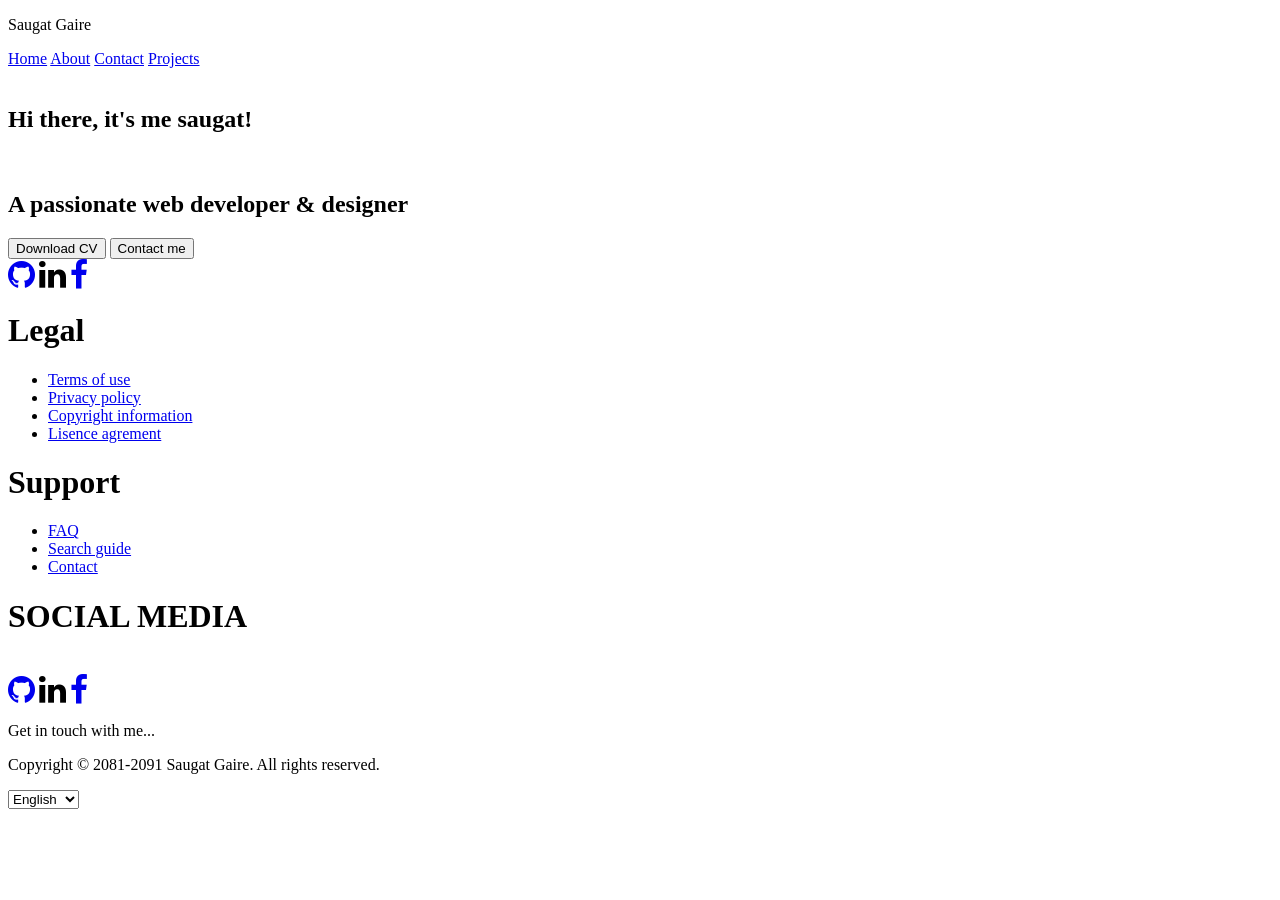
==== index.html @ ee254d5c "contact" ====
<!DOCTYPE html>
<html lang="en">
<head>
    <meta charset="UTF-8">
    <meta name="viewport" content="width=device-width, initial-scale=1.0">
    <title>Saugat Gaire</title>
    <link rel="shortcut icon" href="../images/logo.png" type="image/x-icon">
    <link rel="stylesheet" href="./homepage.css">
    <link rel="stylesheet" href="https://cdnjs.cloudflare.com/ajax/libs/font-awesome/4.7.0/css/font-awesome.min.css">
</head>
<body>
    <div class="top">
        
        <nav>
            <div class="name">
                <p>Saugat Gaire</p>
            </div>
            <div class="links">
            <a href="index.html">Home</a>
            <a href="./about.html">About</a>
           <a href="./contact.html">Contact</a>
            <a href="#">Projects</a>
            </div>
        </nav>
    </div>

    <section id="home">
    <div class="center">
        <div class="image">
            <img src="../images/profile1.jpg" alt="">
        </div>
        <div class="content">
                <h1>Hi there, it's me saugat!</h1>
                <br>
                <h2>A  passionate <span>web developer</span> &  <span>designer</span></h2>
                <button id="dwn">Download CV</button>
                <button id="cnt">Contact me</button>
                <br>
               <a href="https://github.com/Saugat-69"><i class="fa fa-github fa-2x" aria-hidden="true"></i></a> 
                <i class="fa fa-linkedin fa-2x" aria-hidden="true"></i>
                <a href="https://www.facebook.com/profile.php?id=100068671606053"><i class="fa fa-facebook fa-2x" aria-hidden="true"></i></a>

        </div>
        
    </div>
</section>
<div class="botcont">
    <div class="bottom">
        
        <div class="legal box">
            <h1>Legal</h1>
            <ul>
                <li><a href="#">Terms of use</a></li>
                <li><a href="#">Privacy policy</a></li>
                <li><a href="#">Copyright information</a></li>
                <li><a href="#">Lisence agrement</a></li>
            </ul>
        </div>
        <div class="support box">
            <h1>Support</h1>
            <ul>
                <li><a href="#">FAQ</a></li>
                <li><a href="#">Search guide</a></li>
                <li><a href="#">Contact</a></li>
            </ul>
        </div>
        
        <div class="social box">
            <h1>SOCIAL MEDIA</h1>
            <br>
            <a href="https://github.com/Saugat-69"><i class="fa fa-github fa-2x" aria-hidden="true"></i></a>
            <i class="fa fa-linkedin fa-2x" aria-hidden="true"></i>
            <a href="https://www.facebook.com/profile.php?id=100068671606053"><i class="fa fa-facebook fa-2x" aria-hidden="true"></i></a>
            <p>Get in touch with me...</p>
        </div>
        </div>
        <footer>
    
            <p>Copyright &copy; 2081-2091 Saugat Gaire. All rights reserved.</p>
            <div class="language">
                <select name="lang" id="lang">
                <option value="eng">English</option>
                <option value="nep">Nepali</option>
                <option value="chin">Chinese</option>
                <option value="spain">Spanish</option>
            </select>
        </div>
            
        </footer>
    
    </div>
    
</body>

</html>
    
</body>
</html>
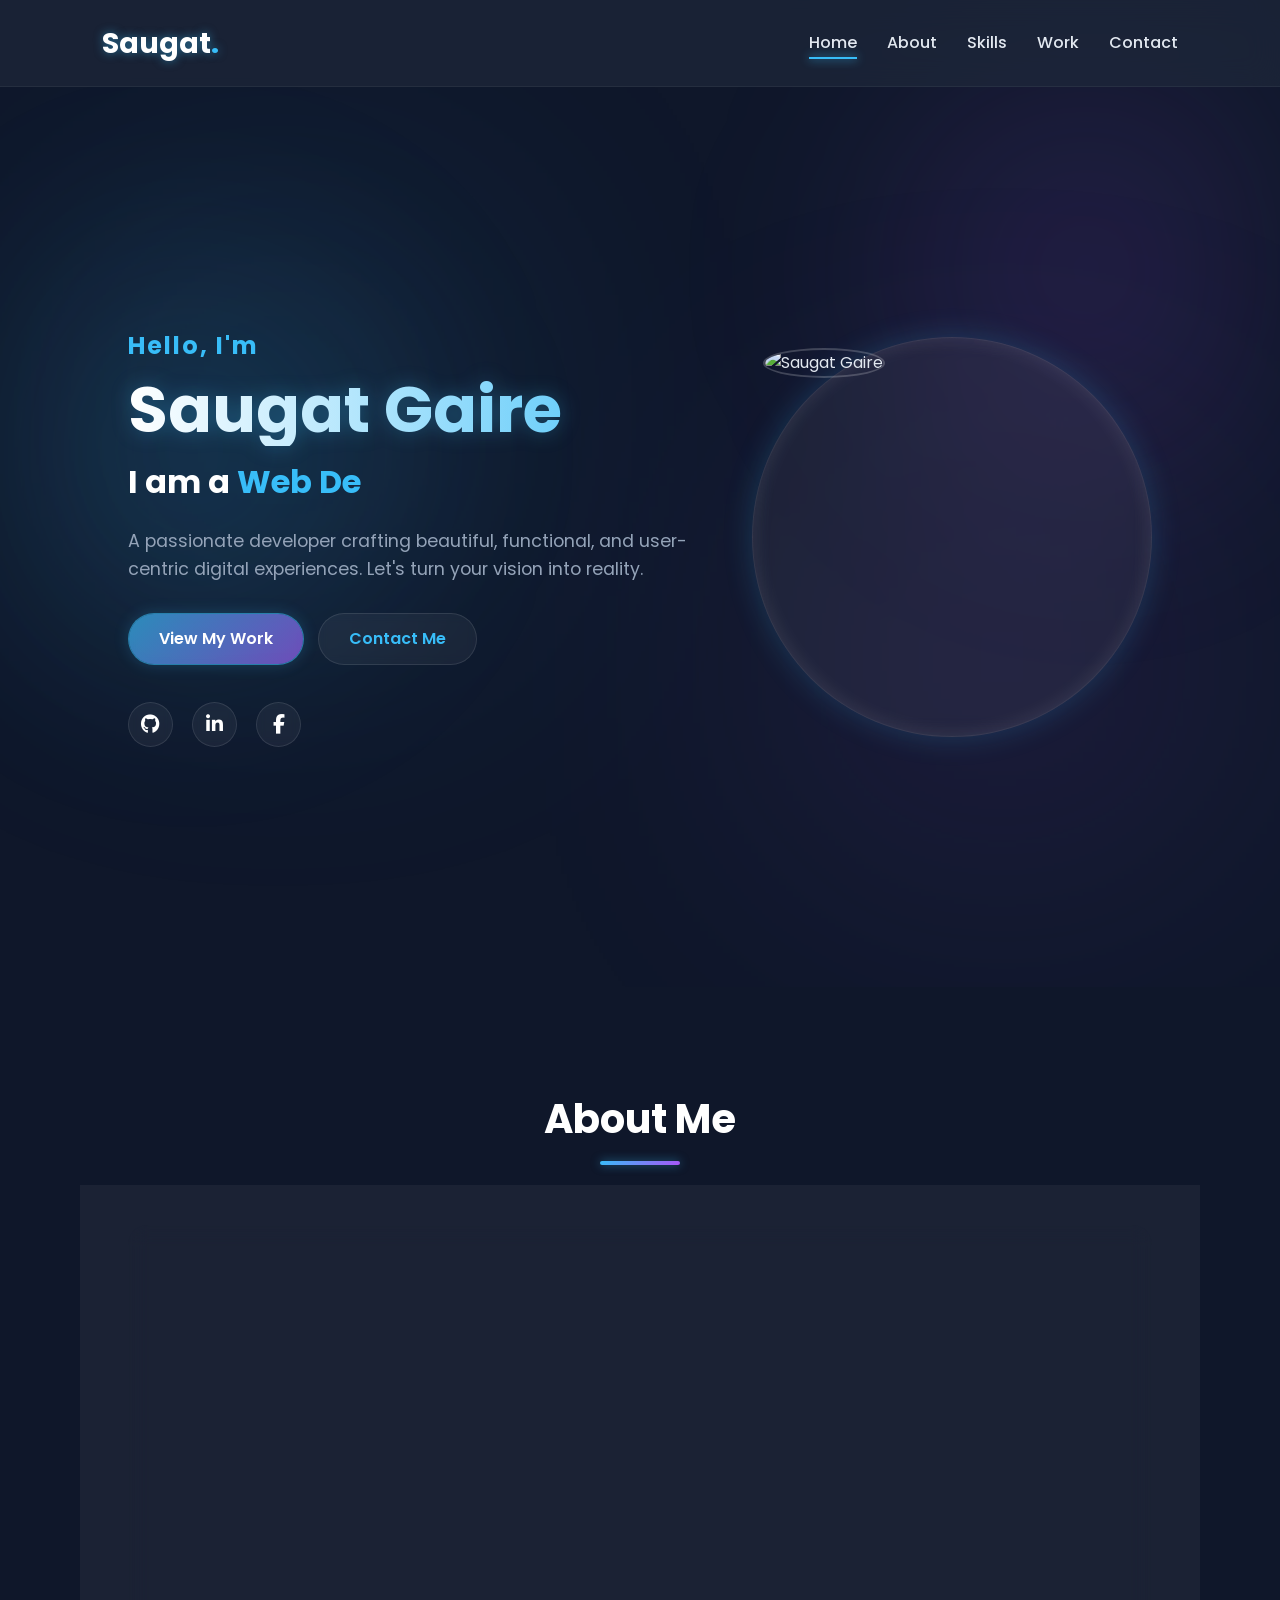
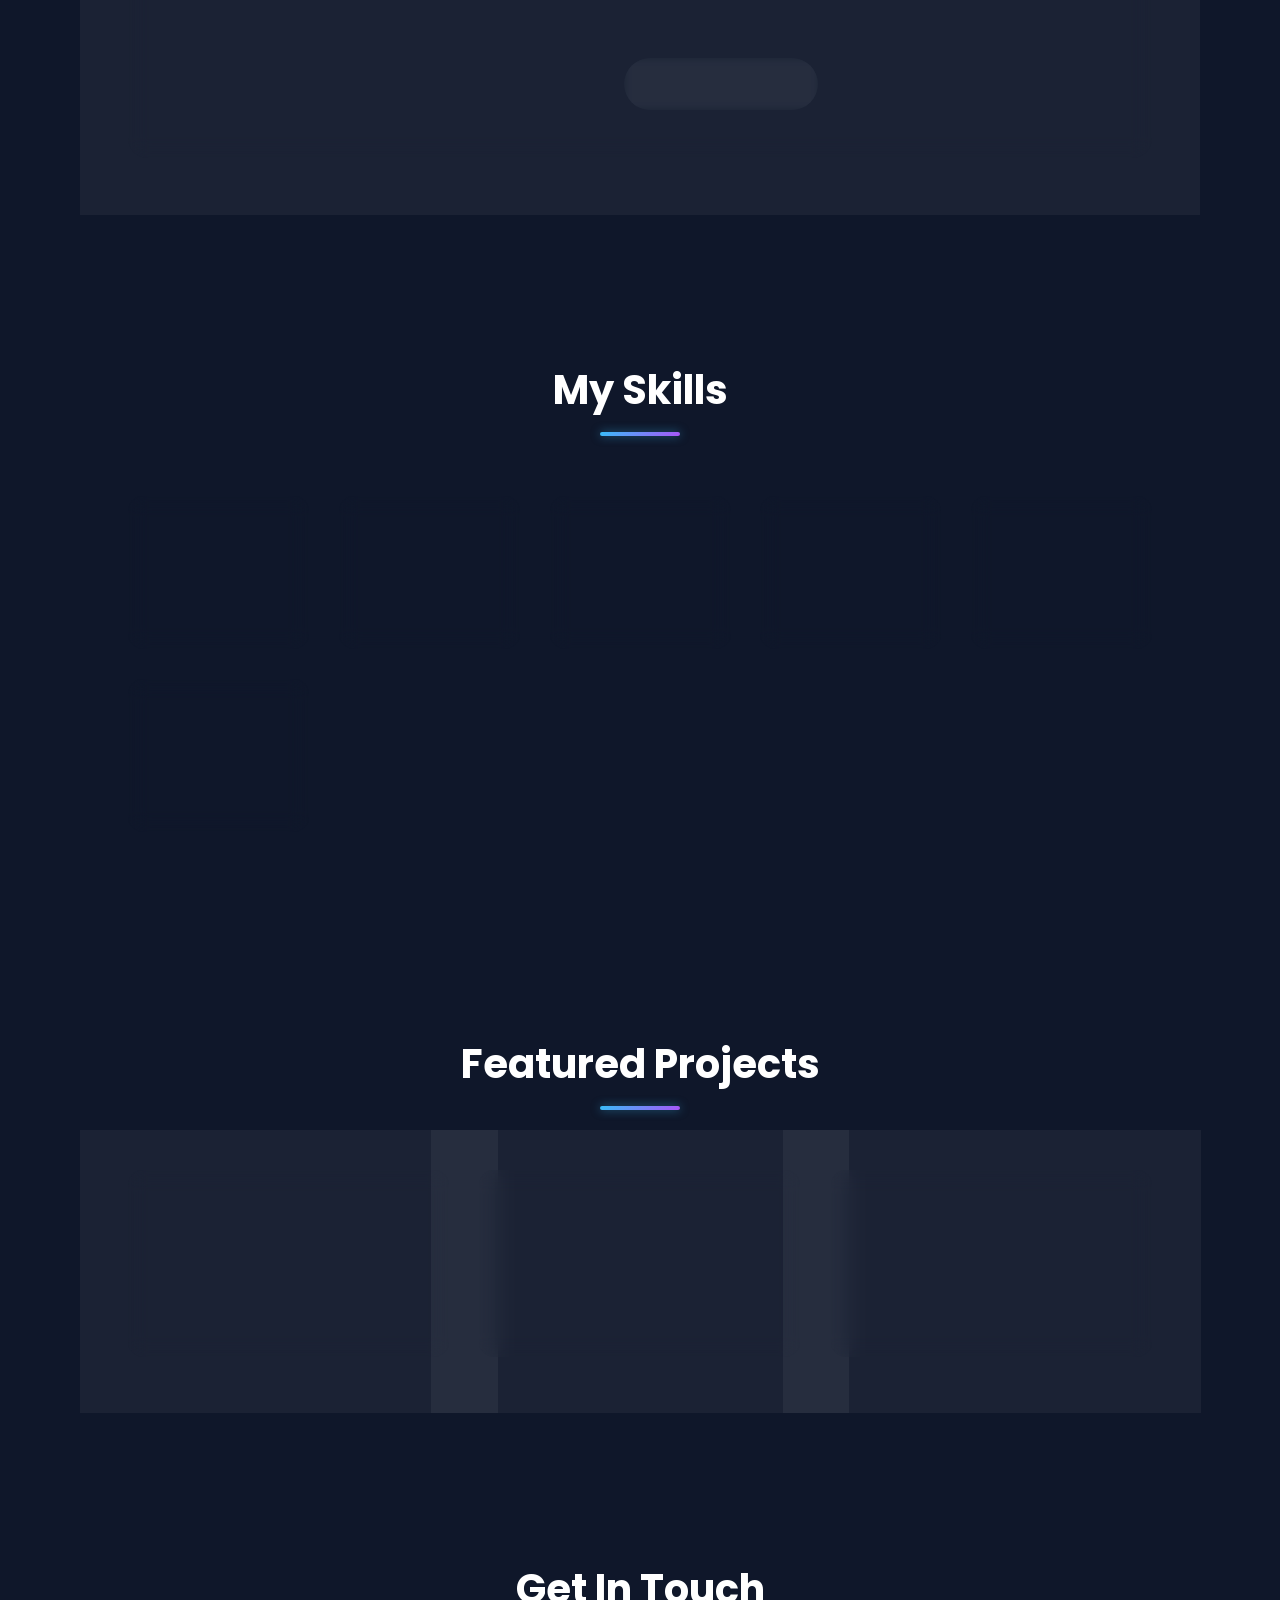
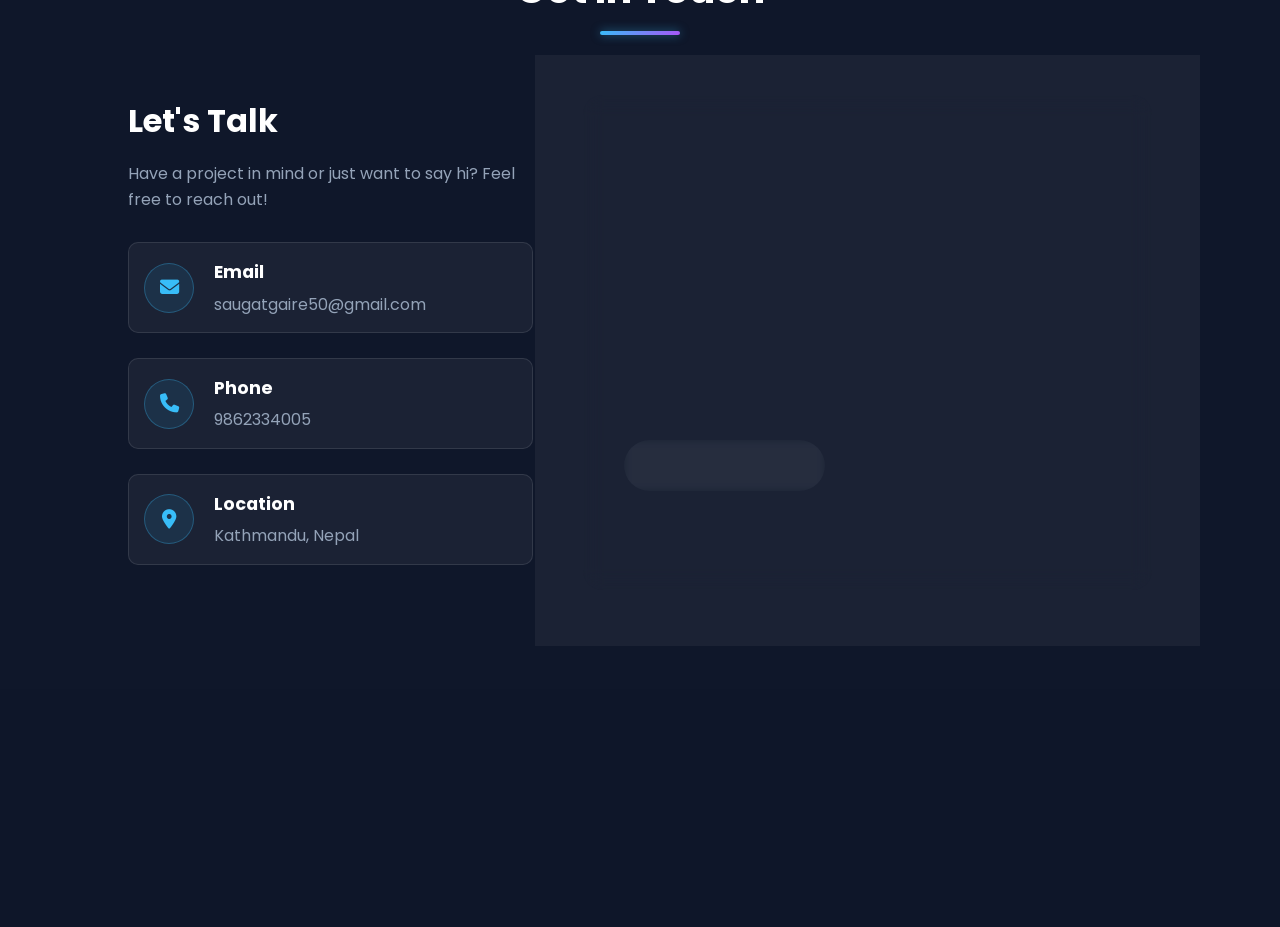
==== commit 92c8eff3: "feat: redesign portfolio with modern glassmorphism" ====
--- a/index.html
+++ b/index.html
@@ -1,98 +1,265 @@
 <!DOCTYPE html>
 <html lang="en">
+
 <head>
     <meta charset="UTF-8">
     <meta name="viewport" content="width=device-width, initial-scale=1.0">
-    <title>Saugat Gaire</title>
-    <link rel="shortcut icon" href="../images/logo.png" type="image/x-icon">
-    <link rel="stylesheet" href="./homepage.css">
-    <link rel="stylesheet" href="https://cdnjs.cloudflare.com/ajax/libs/font-awesome/4.7.0/css/font-awesome.min.css">
+    <title>Saugat Gaire | Creative Developer</title>
+    <link rel="shortcut icon" href="images/logo.png" type="image/x-icon">
+
+    <!-- Google Fonts -->
+    <link rel="preconnect" href="https://fonts.googleapis.com">
+    <link rel="preconnect" href="https://fonts.gstatic.com" crossorigin>
+    <link href="https://fonts.googleapis.com/css2?family=Poppins:wght@300;400;600;700&display=swap" rel="stylesheet">
+
+    <!-- FontAwesome -->
+    <link rel="stylesheet" href="https://cdnjs.cloudflare.com/ajax/libs/font-awesome/6.4.0/css/all.min.css">
+
+    <!-- AOS Animation CSS -->
+    <link href="https://unpkg.com/aos@2.3.1/dist/aos.css" rel="stylesheet">
+
+    <!-- Custom CSS -->
+    <link rel="stylesheet" href="homepage.css">
 </head>
+
 <body>
-    <div class="top">
-        
-        <nav>
-            <div class="name">
-                <p>Saugat Gaire</p>
-            </div>
-            <div class="links">
-            <a href="index.html">Home</a>
-            <a href="./about.html">About</a>
-           <a href="./contact.html">Contact</a>
-            <a href="#">Projects</a>
-            </div>
-        </nav>
-    </div>
-
-    <section id="home">
-    <div class="center">
-        <div class="image">
-            <img src="../images/profile1.jpg" alt="">
-        </div>
-        <div class="content">
-                <h1>Hi there, it's me saugat!</h1>
-                <br>
-                <h2>A  passionate <span>web developer</span> &  <span>designer</span></h2>
-                <button id="dwn">Download CV</button>
-                <button id="cnt">Contact me</button>
-                <br>
-               <a href="https://github.com/Saugat-69"><i class="fa fa-github fa-2x" aria-hidden="true"></i></a> 
-                <i class="fa fa-linkedin fa-2x" aria-hidden="true"></i>
-                <a href="https://www.facebook.com/profile.php?id=100068671606053"><i class="fa fa-facebook fa-2x" aria-hidden="true"></i></a>
-
-        </div>
-        
-    </div>
-</section>
-<div class="botcont">
-    <div class="bottom">
-        
-        <div class="legal box">
-            <h1>Legal</h1>
-            <ul>
-                <li><a href="#">Terms of use</a></li>
-                <li><a href="#">Privacy policy</a></li>
-                <li><a href="#">Copyright information</a></li>
-                <li><a href="#">Lisence agrement</a></li>
-            </ul>
-        </div>
-        <div class="support box">
-            <h1>Support</h1>
-            <ul>
-                <li><a href="#">FAQ</a></li>
-                <li><a href="#">Search guide</a></li>
-                <li><a href="#">Contact</a></li>
-            </ul>
-        </div>
-        
-        <div class="social box">
-            <h1>SOCIAL MEDIA</h1>
-            <br>
-            <a href="https://github.com/Saugat-69"><i class="fa fa-github fa-2x" aria-hidden="true"></i></a>
-            <i class="fa fa-linkedin fa-2x" aria-hidden="true"></i>
-            <a href="https://www.facebook.com/profile.php?id=100068671606053"><i class="fa fa-facebook fa-2x" aria-hidden="true"></i></a>
-            <p>Get in touch with me...</p>
-        </div>
-        </div>
-        <footer>
-    
-            <p>Copyright &copy; 2081-2091 Saugat Gaire. All rights reserved.</p>
-            <div class="language">
-                <select name="lang" id="lang">
-                <option value="eng">English</option>
-                <option value="nep">Nepali</option>
-                <option value="chin">Chinese</option>
-                <option value="spain">Spanish</option>
-            </select>
-        </div>
-            
-        </footer>
-    
-    </div>
-    
+
+    <!-- Background Animation -->
+    <div class="background-animation"></div>
+
+    <!-- Navigation -->
+    <nav class="navbar">
+        <div class="logo">Saugat<span>.</span></div>
+        <ul class="nav-links">
+            <li><a href="#home" class="active">Home</a></li>
+            <li><a href="#about">About</a></li>
+            <li><a href="#skills">Skills</a></li>
+            <li><a href="#projects">Work</a></li>
+            <li><a href="#contact">Contact</a></li>
+        </ul>
+        <div class="hamburger">
+            <div class="line"></div>
+            <div class="line"></div>
+            <div class="line"></div>
+        </div>
+    </nav>
+
+    <!-- Hero Section -->
+    <section id="home" class="hero">
+        <div class="hero-content" data-aos="fade-right" data-aos-duration="1000">
+            <h3 class="greeting">Hello, I'm</h3>
+            <h1 class="name">Saugat Gaire</h1>
+            <h2 class="title">I am a <span class="typing-text"></span></h2>
+            <p class="description">
+                A passionate developer crafting beautiful, functional, and user-centric digital experiences.
+                Let's turn your vision into reality.
+            </p>
+            <div class="cta-buttons">
+                <a href="#projects" class="btn primary">View My Work</a>
+                <a href="#contact" class="btn secondary">Contact Me</a>
+            </div>
+            <div class="social-icons">
+                <a href="https://github.com/Saugat-69" target="_blank"><i class="fab fa-github"></i></a>
+                <a href="https://www.linkedin.com/" target="_blank"><i class="fab fa-linkedin-in"></i></a>
+                <a href="https://www.facebook.com/profile.php?id=100068671606053" target="_blank"><i
+                        class="fab fa-facebook-f"></i></a>
+            </div>
+        </div>
+        <div class="hero-image" data-aos="fade-left" data-aos-duration="1000">
+            <div class="img-container">
+                <img src="images/profile1.jpg" alt="Saugat Gaire">
+            </div>
+        </div>
+    </section>
+
+    <!-- About Section -->
+    <section id="about" class="about">
+        <div class="section-header" data-aos="fade-up">
+            <h2>About Me</h2>
+            <div class="underline"></div>
+        </div>
+        <div class="about-container">
+            <div class="about-img" data-aos="zoom-in">
+                <img src="images/profile1.jpg" alt="About Me">
+            </div>
+            <div class="about-text" data-aos="fade-left">
+                <h3>Creative Web Developer based in Nepal</h3>
+                <p>
+                    I am a dedicated web developer with a keen eye for design and a strong foundation in coding.
+                    My journey in tech allows me to bridge the gap between aesthetics and functionality.
+                    I love solving complex problems and learning new technologies to stay ahead in this fast-paced
+                    industry.
+                </p>
+                <div class="info-grid">
+                    <div class="info-item">
+                        <i class="fas fa-user"></i>
+                        <span>Freelance: Available</span>
+                    </div>
+                    <div class="info-item">
+                        <i class="fas fa-map-marker-alt"></i>
+                        <span>Location: Nepal</span>
+                    </div>
+                    <div class="info-item">
+                        <i class="fas fa-envelope"></i>
+                        <span>Email: saugatgaire50@gmail.com</span>
+                    </div>
+                </div>
+                <a href="#" class="btn primary" id="dwn-cv">Download CV <i class="fas fa-download"></i></a>
+            </div>
+        </div>
+    </section>
+
+    <!-- Skills Section -->
+    <section id="skills" class="skills">
+        <div class="section-header" data-aos="fade-up">
+            <h2>My Skills</h2>
+            <div class="underline"></div>
+        </div>
+        <div class="skills-container">
+            <div class="skill-card" data-aos="fade-up" data-aos-delay="0">
+                <i class="fab fa-html5" style="color: #e34f26;"></i>
+                <h3>HTML5</h3>
+            </div>
+            <div class="skill-card" data-aos="fade-up" data-aos-delay="100">
+                <i class="fab fa-css3-alt" style="color: #264de4;"></i>
+                <h3>CSS3</h3>
+            </div>
+            <div class="skill-card" data-aos="fade-up" data-aos-delay="200">
+                <i class="fab fa-js" style="color: #f7df1e;"></i>
+                <h3>JavaScript</h3>
+            </div>
+            <div class="skill-card" data-aos="fade-up" data-aos-delay="300">
+                <i class="fab fa-react" style="color: #61dafb;"></i>
+                <h3>React</h3>
+            </div>
+            <div class="skill-card" data-aos="fade-up" data-aos-delay="400">
+                <i class="fab fa-git-alt" style="color: #f05032;"></i>
+                <h3>Git</h3>
+            </div>
+            <div class="skill-card" data-aos="fade-up" data-aos-delay="500">
+                <i class="fas fa-mobile-alt" style="color: #a8dba8;"></i>
+                <h3>Responsive</h3>
+            </div>
+        </div>
+    </section>
+
+    <!-- Projects Section -->
+    <section id="projects" class="projects">
+        <div class="section-header" data-aos="fade-up">
+            <h2>Featured Projects</h2>
+            <div class="underline"></div>
+        </div>
+        <div class="projects-grid">
+            <!-- Project 1 -->
+            <div class="project-card" data-aos="flip-left">
+                <div class="project-img">
+                    <img src="images/bg2.jpg" alt="Project 1">
+                    <div class="overlay">
+                        <a href="#" class="btn-icon"><i class="fas fa-link"></i></a>
+                        <a href="#" class="btn-icon"><i class="fab fa-github"></i></a>
+                    </div>
+                </div>
+                <div class="project-info">
+                    <h3>Portfolio Website</h3>
+                    <p>A personal portfolio website with modern animations and responsive design.</p>
+                </div>
+            </div>
+            <!-- Project 2 -->
+            <div class="project-card" data-aos="flip-left" data-aos-delay="100">
+                <div class="project-img">
+                    <img src="images/bg4.jpg" alt="Project 2">
+                    <div class="overlay">
+                        <a href="#" class="btn-icon"><i class="fas fa-link"></i></a>
+                        <a href="#" class="btn-icon"><i class="fab fa-github"></i></a>
+                    </div>
+                </div>
+                <div class="project-info">
+                    <h3>E-Commerce UI</h3>
+                    <p>A sleek and user-friendly interface for an online store.</p>
+                </div>
+            </div>
+            <!-- Project 3 -->
+            <div class="project-card" data-aos="flip-left" data-aos-delay="200">
+                <div class="project-img">
+                    <img src="images/bg7.jpg" alt="Project 3">
+                    <div class="overlay">
+                        <a href="#" class="btn-icon"><i class="fas fa-link"></i></a>
+                        <a href="#" class="btn-icon"><i class="fab fa-github"></i></a>
+                    </div>
+                </div>
+                <div class="project-info">
+                    <h3>Weather App</h3>
+                    <p>Real-time weather application using OpenWeatherMap API.</p>
+                </div>
+            </div>
+        </div>
+    </section>
+
+    <!-- Contact Section -->
+    <section id="contact" class="contact">
+        <div class="section-header" data-aos="fade-up">
+            <h2>Get In Touch</h2>
+            <div class="underline"></div>
+        </div>
+        <div class="contact-container">
+            <div class="contact-info" data-aos="fade-right">
+                <h3>Let's Talk</h3>
+                <p>Have a project in mind or just want to say hi? Feel free to reach out!</p>
+                <div class="info-box">
+                    <div class="icon"><i class="fas fa-envelope"></i></div>
+                    <div class="text">
+                        <h4>Email</h4>
+                        <p>saugatgaire50@gmail.com</p>
+                    </div>
+                </div>
+                <div class="info-box">
+                    <div class="icon"><i class="fas fa-phone"></i></div>
+                    <div class="text">
+                        <h4>Phone</h4>
+                        <p>9862334005</p>
+                    </div>
+                </div>
+                <div class="info-box">
+                    <div class="icon"><i class="fas fa-map-marker-alt"></i></div>
+                    <div class="text">
+                        <h4>Location</h4>
+                        <p>Kathmandu, Nepal</p>
+                    </div>
+                </div>
+            </div>
+            <form class="contact-form" id="contactForm" data-aos="fade-left">
+                <div class="input-group">
+                    <input type="text" id="name" placeholder="Your Name" required>
+                </div>
+                <div class="input-group">
+                    <input type="email" id="email" placeholder="Your Email" required>
+                </div>
+                <div class="input-group">
+                    <textarea id="message" placeholder="Your Message" rows="5" required></textarea>
+                </div>
+                <button type="submit" class="btn primary">Send Message <i class="fas fa-paper-plane"></i></button>
+            </form>
+        </div>
+    </section>
+
+    <!-- Footer -->
+    <footer>
+        <div class="footer-content">
+            <div class="footer-logo">Saugat<span>.</span></div>
+            <p>Copyright &copy; 2024 Saugat Gaire. All rights reserved.</p>
+            <div class="footer-socials">
+                <a href="#"><i class="fab fa-facebook-f"></i></a>
+                <a href="#"><i class="fab fa-twitter"></i></a>
+                <a href="#"><i class="fab fa-instagram"></i></a>
+                <a href="#"><i class="fab fa-linkedin-in"></i></a>
+            </div>
+        </div>
+    </footer>
+
+    <!-- Scripts -->
+    <script src="https://unpkg.com/aos@2.3.1/dist/aos.js"></script>
+    <script src="https://cdnjs.cloudflare.com/ajax/libs/gsap/3.12.2/gsap.min.js"></script>
+    <script src="script.js"></script>
 </body>
 
-</html>
-    
-</body>
-</html>
+</html>
--- a/homepage.css
+++ b/homepage.css
@@ -0,0 +1,852 @@
+/* Global Styles & Variables */
+:root {
+    --bg-color: #0f172a;
+    --card-bg: rgba(30, 41, 59, 0.4);
+    /* More transparent for glass */
+    --primary-color: #38bdf8;
+    /* Sky Blue */
+    --secondary-color: #a855f7;
+    /* Purple */
+    --text-color: #e2e8f0;
+    --text-muted: #94a3b8;
+    --glass-bg: rgba(255, 255, 255, 0.05);
+    /* Standard glass background */
+    --glass-border: rgba(255, 255, 255, 0.1);
+    --glass-shadow: 0 8px 32px 0 rgba(0, 0, 0, 0.37);
+    --gradient: linear-gradient(135deg, var(--primary-color), var(--secondary-color));
+    --transition: all 0.3s ease;
+}
+
+* {
+    margin: 0;
+    padding: 0;
+    box-sizing: border-box;
+    font-family: 'Poppins', sans-serif;
+    scroll-behavior: smooth;
+}
+
+body {
+    background-color: var(--bg-color);
+    color: var(--text-color);
+    line-height: 1.6;
+    overflow-x: hidden;
+}
+
+/* Enhanced Background Animation */
+.background-animation {
+    position: fixed;
+    top: 0;
+    left: 0;
+    width: 100%;
+    height: 100%;
+    z-index: -1;
+    background:
+        radial-gradient(circle at 15% 50%, rgba(56, 189, 248, 0.15) 0%, transparent 25%),
+        radial-gradient(circle at 85% 30%, rgba(168, 85, 247, 0.15) 0%, transparent 25%);
+    filter: blur(80px);
+    /* Increased blur for smoother look */
+}
+
+/* Glass Utility Class */
+.glass {
+    background: var(--glass-bg);
+    backdrop-filter: blur(10px);
+    -webkit-backdrop-filter: blur(10px);
+    border: 1px solid var(--glass-border);
+    box-shadow: var(--glass-shadow);
+}
+
+/* Scrollbar */
+::-webkit-scrollbar {
+    width: 10px;
+}
+
+::-webkit-scrollbar-track {
+    background: var(--bg-color);
+}
+
+::-webkit-scrollbar-thumb {
+    background: var(--secondary-color);
+    border-radius: 5px;
+}
+
+::-webkit-scrollbar-thumb:hover {
+    background: var(--primary-color);
+}
+
+/* Typography */
+h1,
+h2,
+h3,
+h4 {
+    color: #fff;
+    font-weight: 700;
+}
+
+span {
+    color: var(--primary-color);
+}
+
+a {
+    text-decoration: none;
+    color: inherit;
+    transition: var(--transition);
+}
+
+ul {
+    list-style: none;
+}
+
+/* Buttons */
+.btn {
+    display: inline-block;
+    padding: 12px 30px;
+    border-radius: 50px;
+    font-weight: 600;
+    transition: var(--transition);
+    cursor: pointer;
+    border: none;
+    font-size: 1rem;
+    position: relative;
+    overflow: hidden;
+    z-index: 1;
+}
+
+.btn.primary {
+    background: rgba(56, 189, 248, 0.2);
+    border: 1px solid rgba(56, 189, 248, 0.5);
+    color: white;
+    box-shadow: 0 0 15px rgba(56, 189, 248, 0.2);
+    backdrop-filter: blur(5px);
+}
+
+.btn.primary::before {
+    content: '';
+    position: absolute;
+    top: 0;
+    left: 0;
+    width: 100%;
+    height: 100%;
+    background: var(--gradient);
+    z-index: -1;
+    opacity: 0.6;
+    transition: var(--transition);
+}
+
+.btn.primary:hover {
+    transform: translateY(-3px);
+    box-shadow: 0 0 25px rgba(56, 189, 248, 0.4);
+    border-color: var(--primary-color);
+}
+
+.btn.primary:hover::before {
+    opacity: 1;
+}
+
+.btn.secondary {
+    background: rgba(255, 255, 255, 0.05);
+    border: 1px solid var(--glass-border);
+    color: var(--primary-color);
+    margin-left: 10px;
+    backdrop-filter: blur(5px);
+}
+
+.btn.secondary:hover {
+    background: rgba(56, 189, 248, 0.1);
+    color: white;
+    border-color: var(--primary-color);
+}
+
+/* Navigation */
+.navbar {
+    position: sticky;
+    top: 0;
+    display: flex;
+    justify-content: space-between;
+    align-items: center;
+    padding: 20px 8%;
+    /* Stronger Glass Effect */
+    background: rgba(15, 23, 42, 0.6);
+    backdrop-filter: blur(15px);
+    -webkit-backdrop-filter: blur(15px);
+    border-bottom: 1px solid rgba(255, 255, 255, 0.05);
+    z-index: 1000;
+    transition: 0.3s;
+}
+
+.logo {
+    font-size: 1.8rem;
+    font-weight: 700;
+    color: white;
+    text-shadow: 0 0 10px rgba(56, 189, 248, 0.5);
+}
+
+.nav-links {
+    display: flex;
+    gap: 30px;
+}
+
+.nav-links li a {
+    font-size: 1rem;
+    font-weight: 500;
+    color: var(--text-color);
+    position: relative;
+}
+
+.nav-links li a::after {
+    content: '';
+    position: absolute;
+    width: 0;
+    height: 2px;
+    background: var(--primary-color);
+    bottom: -5px;
+    left: 0;
+    transition: 0.3s;
+    box-shadow: 0 0 10px var(--primary-color);
+}
+
+.nav-links li a:hover::after,
+.nav-links li a.active::after {
+    width: 100%;
+}
+
+.hamburger {
+    display: none;
+    cursor: pointer;
+}
+
+.hamburger .line {
+    width: 25px;
+    height: 3px;
+    background-color: white;
+    margin: 5px;
+    transition: 0.3s;
+}
+
+/* Hero Section */
+.hero {
+    min-height: 100vh;
+    /* Changed to min-height for mobile */
+    display: flex;
+    align-items: center;
+    justify-content: space-between;
+    padding: 100px 10%;
+    /* More padding for top nav */
+    position: relative;
+    overflow: hidden;
+}
+
+/* Floating Shapes for Glass Effect */
+.hero::before {
+    content: '';
+    position: absolute;
+    top: 20%;
+    left: 10%;
+    width: 300px;
+    height: 300px;
+    background: var(--primary-color);
+    filter: blur(150px);
+    opacity: 0.2;
+    z-index: -1;
+    animation: pulse 10s infinite alternate;
+}
+
+.hero::after {
+    content: '';
+    position: absolute;
+    bottom: 20%;
+    right: 10%;
+    width: 300px;
+    height: 300px;
+    background: var(--secondary-color);
+    filter: blur(150px);
+    opacity: 0.2;
+    z-index: -1;
+    animation: pulse 10s infinite alternate-reverse;
+}
+
+@keyframes pulse {
+    0% {
+        transform: scale(1);
+        opacity: 0.2;
+    }
+
+    100% {
+        transform: scale(1.2);
+        opacity: 0.3;
+    }
+}
+
+.hero-content {
+    max-width: 600px;
+    z-index: 1;
+    /* Ensure on top of background */
+}
+
+.hero-content .greeting {
+    font-size: 1.5rem;
+    color: var(--primary-color);
+    margin-bottom: 10px;
+    letter-spacing: 2px;
+}
+
+.hero-content .name {
+    font-size: 4rem;
+    line-height: 1.1;
+    margin-bottom: 10px;
+    background: linear-gradient(to right, #fff, var(--primary-color));
+    -webkit-background-clip: text;
+    -webkit-text-fill-color: transparent;
+    filter: drop-shadow(0 0 10px rgba(56, 189, 248, 0.3));
+}
+
+.hero-content .title {
+    font-size: 2rem;
+    margin-bottom: 20px;
+}
+
+.hero-content .description {
+    color: var(--text-muted);
+    font-size: 1.1rem;
+    margin-bottom: 30px;
+}
+
+.social-icons {
+    margin-top: 30px;
+}
+
+.social-icons a {
+    display: inline-flex;
+    justify-content: center;
+    align-items: center;
+    width: 45px;
+    height: 45px;
+    /* Glass Effect Icons */
+    background: rgba(255, 255, 255, 0.05);
+    border: 1px solid var(--glass-border);
+    backdrop-filter: blur(5px);
+    border-radius: 50%;
+    color: white;
+    margin-right: 15px;
+    font-size: 1.2rem;
+    transition: var(--transition);
+}
+
+.social-icons a:hover {
+    background: var(--primary-color);
+    border-color: var(--primary-color);
+    transform: translateY(-5px) rotate(360deg);
+    box-shadow: 0 0 20px rgba(56, 189, 248, 0.4);
+}
+
+.hero-image .img-container {
+    width: 400px;
+    height: 400px;
+    background: rgba(255, 255, 255, 0.05);
+    /* Glass Background */
+    backdrop-filter: blur(10px);
+    border: 1px solid var(--glass-border);
+    border-radius: 50%;
+    padding: 10px;
+    box-shadow:
+        0 0 30px rgba(56, 189, 248, 0.2),
+        inset 0 0 20px rgba(255, 255, 255, 0.1);
+    animation: float 6s ease-in-out infinite;
+}
+
+.hero-image img {
+    width: 100%;
+    height: 100%;
+    object-fit: cover;
+    border-radius: 50%;
+    border: 2px solid rgba(255, 255, 255, 0.2);
+}
+
+@keyframes float {
+
+    0%,
+    100% {
+        transform: translateY(0);
+    }
+
+    50% {
+        transform: translateY(-20px);
+    }
+}
+
+/* Section Common */
+section {
+    padding: 100px 10%;
+}
+
+.section-header {
+    text-align: center;
+    margin-bottom: 60px;
+}
+
+.section-header h2 {
+    font-size: 2.5rem;
+    margin-bottom: 10px;
+    display: inline-block;
+}
+
+.underline {
+    width: 80px;
+    height: 4px;
+    background: var(--gradient);
+    margin: 0 auto;
+    border-radius: 5px;
+    box-shadow: 0 0 10px rgba(56, 189, 248, 0.5);
+}
+
+/* About Section */
+.about-container {
+    /* Glass Card Container */
+    background: var(--glass-bg);
+    backdrop-filter: blur(10px);
+    border: 1px solid var(--glass-border);
+    border-radius: 20px;
+    padding: 40px;
+    display: flex;
+    align-items: center;
+    gap: 50px;
+    box-shadow: var(--glass-shadow);
+}
+
+.about-img {
+    flex: 1;
+}
+
+.about-img img {
+    width: 100%;
+    border-radius: 15px;
+    border: 1px solid var(--glass-border);
+}
+
+.about-text {
+    flex: 1.2;
+}
+
+.about-text h3 {
+    font-size: 1.8rem;
+    margin-bottom: 20px;
+    color: var(--primary-color);
+}
+
+.about-text p {
+    color: var(--text-muted);
+    margin-bottom: 25px;
+}
+
+.info-grid {
+    display: grid;
+    grid-template-columns: repeat(2, 1fr);
+    gap: 20px;
+    margin-bottom: 30px;
+}
+
+.info-item {
+    display: flex;
+    align-items: center;
+    gap: 10px;
+    color: var(--text-color);
+}
+
+.info-item i {
+    color: var(--secondary-color);
+}
+
+/* Skills Section */
+.skills-container {
+    display: grid;
+    grid-template-columns: repeat(auto-fit, minmax(150px, 1fr));
+    gap: 30px;
+}
+
+.skill-card {
+    background: var(--glass-bg);
+    /* Glass */
+    backdrop-filter: blur(10px);
+    -webkit-backdrop-filter: blur(10px);
+    padding: 30px;
+    border-radius: 15px;
+    text-align: center;
+    border: 1px solid var(--glass-border);
+    transition: var(--transition);
+    box-shadow: var(--glass-shadow);
+    position: relative;
+    overflow: hidden;
+}
+
+/* Hover Effect for Skills */
+.skill-card::before {
+    content: '';
+    position: absolute;
+    top: 0;
+    left: 0;
+    width: 100%;
+    height: 100%;
+    background: linear-gradient(135deg, rgba(255, 255, 255, 0.1), transparent);
+    opacity: 0;
+    transition: 0.3s;
+}
+
+.skill-card:hover {
+    transform: translateY(-10px);
+    border-color: var(--primary-color);
+    box-shadow: 0 15px 30px rgba(0, 0, 0, 0.4);
+}
+
+.skill-card:hover::before {
+    opacity: 1;
+}
+
+.skill-card i {
+    font-size: 3rem;
+    margin-bottom: 15px;
+    filter: drop-shadow(0 0 5px rgba(255, 255, 255, 0.2));
+}
+
+.skill-card h3 {
+    font-size: 1.1rem;
+    color: var(--text-muted);
+}
+
+/* Projects Section */
+.projects-grid {
+    display: grid;
+    grid-template-columns: repeat(auto-fit, minmax(300px, 1fr));
+    gap: 30px;
+}
+
+.project-card {
+    background: var(--glass-bg);
+    backdrop-filter: blur(10px);
+    border-radius: 15px;
+    overflow: hidden;
+    border: 1px solid var(--glass-border);
+    transition: var(--transition);
+    box-shadow: var(--glass-shadow);
+}
+
+.project-card:hover {
+    transform: translateY(-5px) scale(1.02);
+    box-shadow: 0 20px 40px rgba(0, 0, 0, 0.4);
+    border-color: var(--primary-color);
+}
+
+.project-img {
+    position: relative;
+    overflow: hidden;
+}
+
+.project-img img {
+    width: 100%;
+    height: 200px;
+    object-fit: cover;
+    transition: var(--transition);
+}
+
+.project-card:hover .project-img img {
+    transform: scale(1.1);
+}
+
+.overlay {
+    position: absolute;
+    top: 0;
+    left: 0;
+    width: 100%;
+    height: 100%;
+    /* Glass Overlay */
+    background: rgba(15, 23, 42, 0.8);
+    backdrop-filter: blur(5px);
+    display: flex;
+    justify-content: center;
+    align-items: center;
+    gap: 20px;
+    opacity: 0;
+    transition: var(--transition);
+}
+
+.project-card:hover .overlay {
+    opacity: 1;
+}
+
+.btn-icon {
+    width: 50px;
+    height: 50px;
+    background: rgba(255, 255, 255, 0.1);
+    border: 1px solid var(--glass-border);
+    border-radius: 50%;
+    display: flex;
+    justify-content: center;
+    align-items: center;
+    color: white;
+    font-size: 1.2rem;
+    transition: var(--transition);
+}
+
+.btn-icon:hover {
+    background: var(--primary-color);
+    box-shadow: 0 0 15px var(--primary-color);
+}
+
+.project-info {
+    padding: 25px;
+}
+
+.project-info h3 {
+    margin-bottom: 10px;
+    color: var(--primary-color);
+}
+
+.project-info p {
+    color: var(--text-muted);
+    font-size: 0.9rem;
+}
+
+/* Contact Section */
+.contact-container {
+    display: flex;
+    gap: 50px;
+    /* Enclose whole contact section in glass? Maybe not, individual parts looks better */
+}
+
+.contact-info {
+    flex: 1;
+}
+
+.contact-info h3 {
+    font-size: 2rem;
+    margin-bottom: 15px;
+}
+
+.contact-info>p {
+    color: var(--text-muted);
+    margin-bottom: 30px;
+}
+
+.info-box {
+    display: flex;
+    align-items: center;
+    gap: 20px;
+    margin-bottom: 25px;
+    background: var(--glass-bg);
+    padding: 15px;
+    border-radius: 10px;
+    border: 1px solid var(--glass-border);
+    transition: var(--transition);
+}
+
+.info-box:hover {
+    background: rgba(255, 255, 255, 0.1);
+    border-color: var(--primary-color);
+}
+
+.info-box .icon {
+    width: 50px;
+    height: 50px;
+    background: rgba(56, 189, 248, 0.1);
+    border-radius: 50%;
+    display: flex;
+    justify-content: center;
+    align-items: center;
+    color: var(--primary-color);
+    font-size: 1.2rem;
+    border: 1px solid rgba(56, 189, 248, 0.3);
+}
+
+.info-box .text h4 {
+    font-size: 1.1rem;
+    margin-bottom: 5px;
+}
+
+.info-box .text p {
+    color: var(--text-muted);
+}
+
+.contact-form {
+    flex: 1.2;
+    background: var(--glass-bg);
+    backdrop-filter: blur(10px);
+    padding: 40px;
+    border-radius: 20px;
+    border: 1px solid var(--glass-border);
+    box-shadow: var(--glass-shadow);
+}
+
+.input-group {
+    margin-bottom: 20px;
+}
+
+.input-group input,
+.input-group textarea {
+    width: 100%;
+    padding: 15px;
+    background: rgba(15, 23, 42, 0.6);
+    border: 1px solid var(--glass-border);
+    border-radius: 10px;
+    color: white;
+    outline: none;
+    transition: var(--transition);
+    font-family: inherit;
+}
+
+.input-group input:focus,
+.input-group textarea:focus {
+    border-color: var(--primary-color);
+    background: rgba(15, 23, 42, 0.8);
+    box-shadow: 0 0 10px rgba(56, 189, 248, 0.2);
+}
+
+/* Footer */
+footer {
+    background: rgba(15, 23, 42, 0.9);
+    backdrop-filter: blur(10px);
+    padding: 40px 10%;
+    text-align: center;
+    border-top: 1px solid var(--glass-border);
+}
+
+.footer-logo {
+    font-size: 2rem;
+    font-weight: 700;
+    margin-bottom: 20px;
+    color: white;
+}
+
+.footer-content p {
+    color: var(--text-muted);
+    margin-bottom: 20px;
+}
+
+.footer-socials {
+    display: flex;
+    justify-content: center;
+    gap: 20px;
+}
+
+.footer-socials a {
+    width: 40px;
+    height: 40px;
+    display: flex;
+    justify-content: center;
+    align-items: center;
+    background: rgba(255, 255, 255, 0.05);
+    border: 1px solid var(--glass-border);
+    border-radius: 50%;
+    color: var(--text-muted);
+    font-size: 1.2rem;
+    transition: var(--transition);
+}
+
+.footer-socials a:hover {
+    color: white;
+    background: var(--primary-color);
+    border-color: var(--primary-color);
+    transform: translateY(-3px);
+}
+
+/* Responsive Design */
+@media (max-width: 991px) {
+    .section-header h2 {
+        font-size: 2rem;
+    }
+
+    .hero {
+        padding: 0 5%;
+        flex-direction: column-reverse;
+        /* Image on top? No, image on bottom for mobile */
+        justify-content: center;
+        text-align: center;
+    }
+
+    .hero {
+        flex-direction: column;
+        justify-content: center;
+        gap: 50px;
+        padding-top: 120px;
+        /* More Space for nav */
+    }
+
+    .hero-content {
+        max-width: 100%;
+    }
+
+    .cta-buttons {
+        justify-content: center;
+        display: flex;
+    }
+
+    .social-icons {
+        justify-content: center;
+        display: flex;
+    }
+
+    .hero-image .img-container {
+        width: 300px;
+        height: 300px;
+        margin: 0 auto;
+    }
+
+    .about-container {
+        flex-direction: column;
+        padding: 30px;
+    }
+
+    .contact-container {
+        flex-direction: column;
+    }
+}
+
+@media (max-width: 768px) {
+    .navbar {
+        padding: 20px 5%;
+    }
+
+    .hamburger {
+        display: block;
+        z-index: 1001;
+    }
+
+    .hamburger.active .line:nth-child(1) {
+        transform: rotate(45deg) translate(5px, 6px);
+    }
+
+    .hamburger.active .line:nth-child(2) {
+        opacity: 0;
+    }
+
+    .hamburger.active .line:nth-child(3) {
+        transform: rotate(-45deg) translate(5px, -6px);
+    }
+
+    .nav-links {
+        position: fixed;
+        top: 0;
+        right: -100%;
+        width: 70%;
+        height: 100vh;
+        /* Glass Nav */
+        background: rgba(15, 23, 42, 0.95);
+        backdrop-filter: blur(20px);
+        flex-direction: column;
+        align-items: center;
+        justify-content: center;
+        transition: 0.3s;
+        box-shadow: -5px 0 25px rgba(0, 0, 0, 0.5);
+        border-left: 1px solid var(--glass-border);
+    }
+
+    .nav-links.active {
+        right: 0;
+    }
+
+    .hero-content .name {
+        font-size: 2.5rem;
+    }
+
+    .info-grid {
+        grid-template-columns: 1fr;
+    }
+}
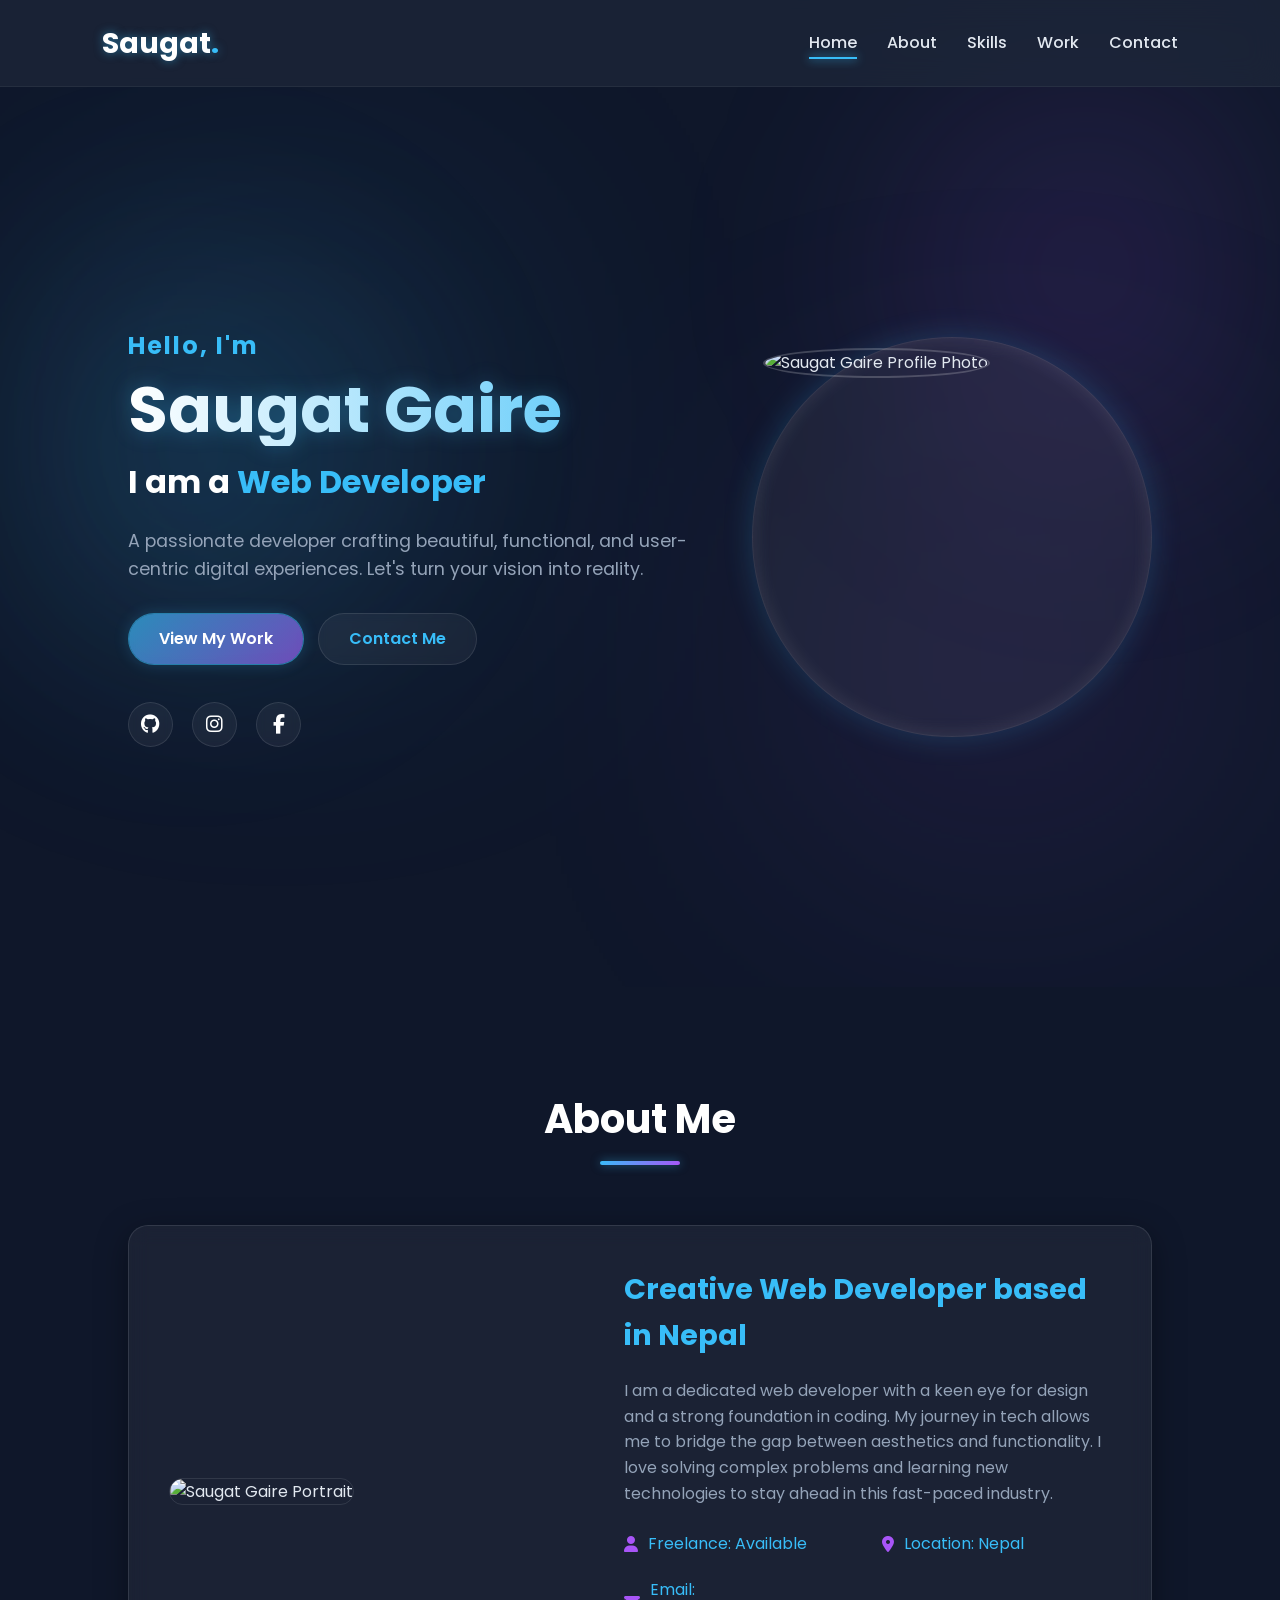
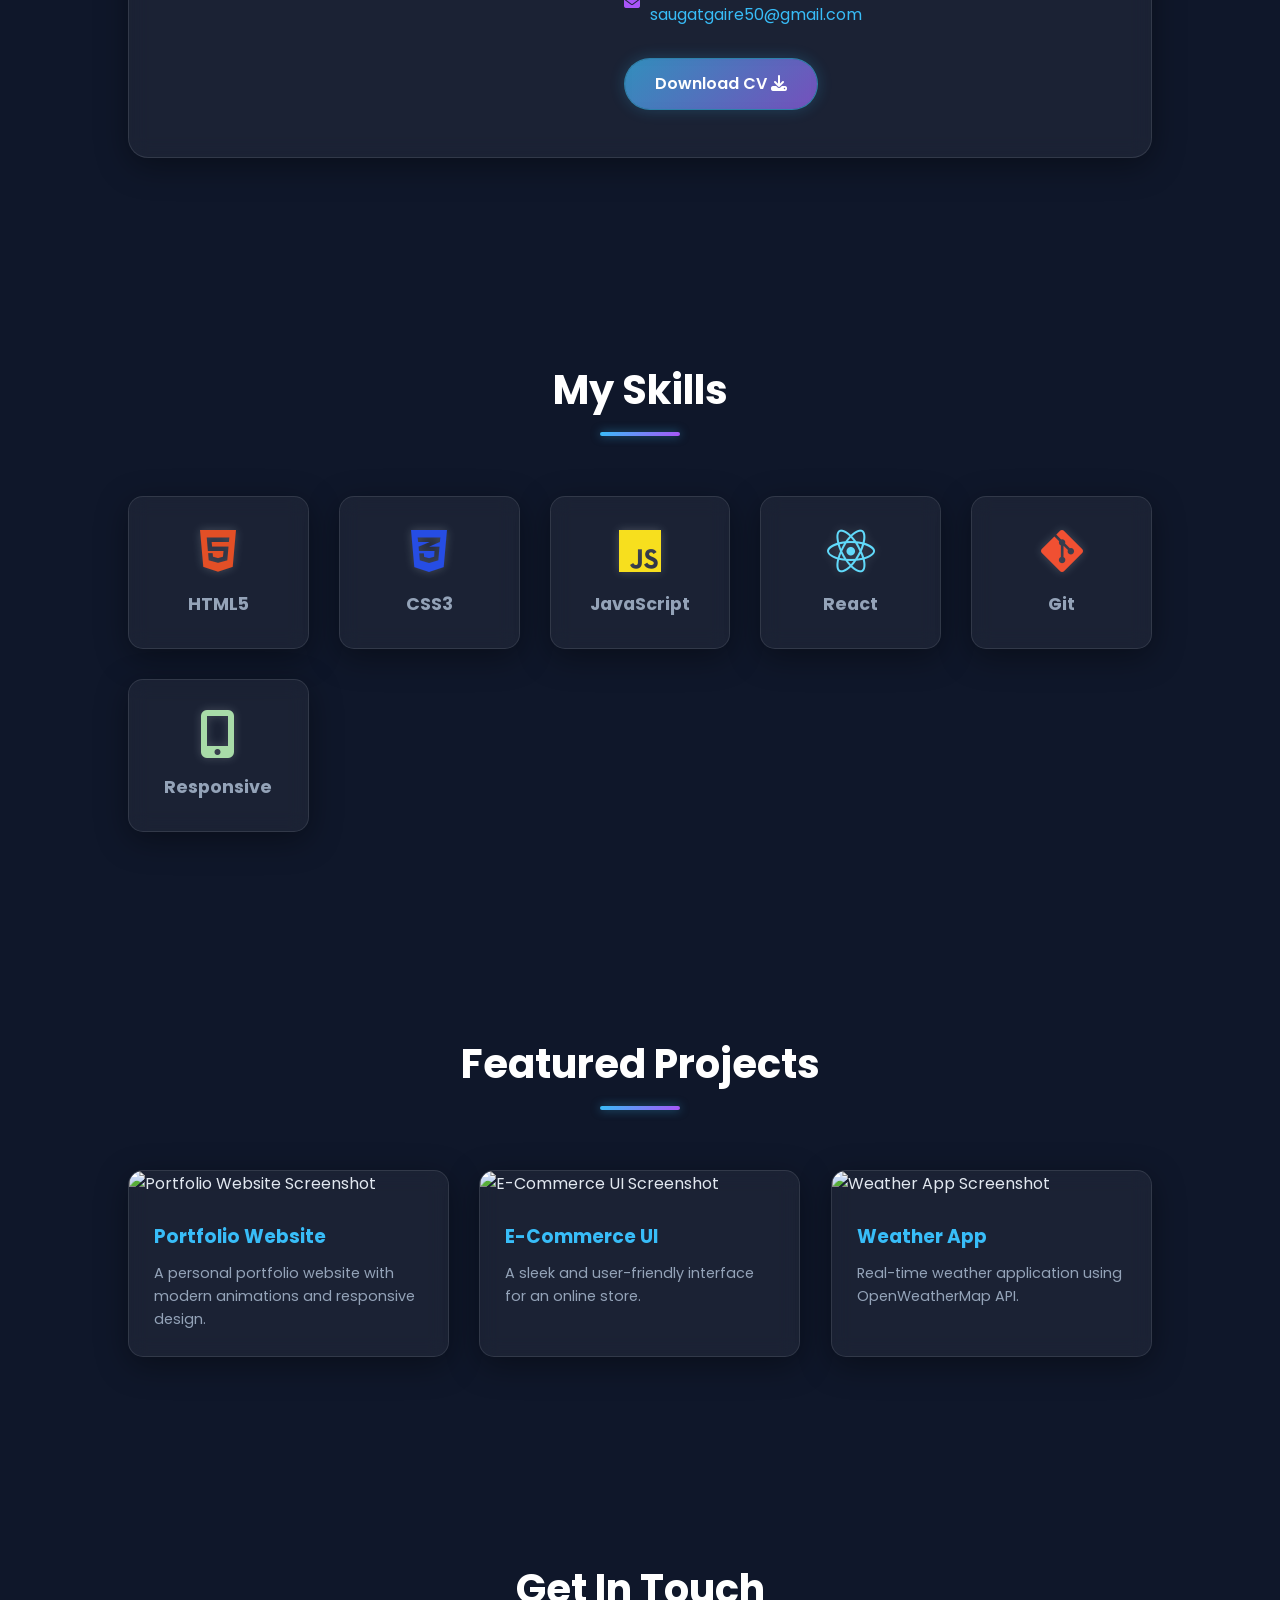
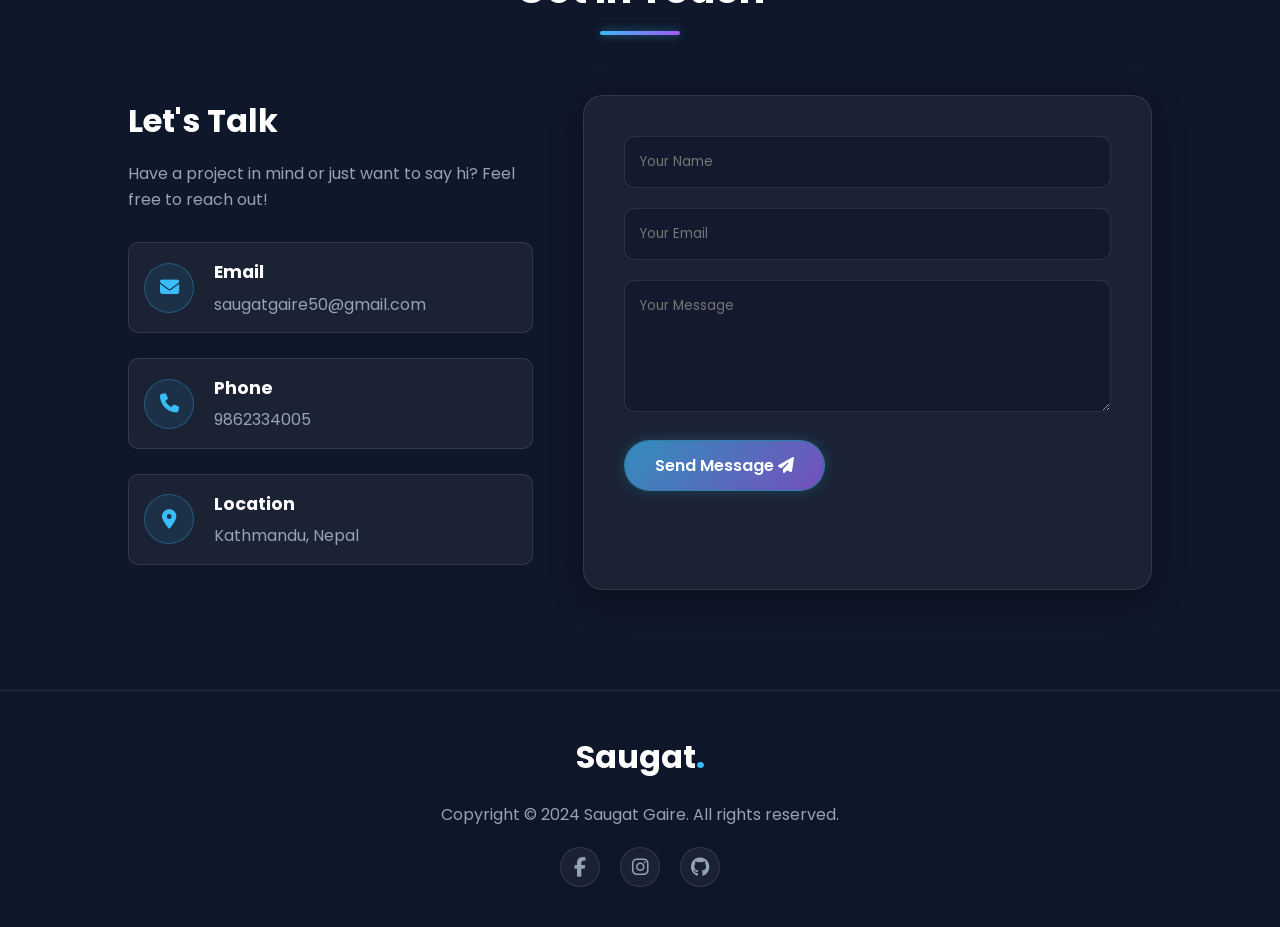
==== commit 3fa2b4c2: "fix: update SEO and social links" ====
--- a/index.html
+++ b/index.html
@@ -4,7 +4,10 @@
 <head>
     <meta charset="UTF-8">
     <meta name="viewport" content="width=device-width, initial-scale=1.0">
-    <title>Saugat Gaire | Creative Developer</title>
+    <title>Saugat Gaire | Portfolio, Web Developer & Student</title>
+    <meta name="description"
+        content="Saugat Gaire - A student and web developer from Nepal. Explore his personal portfolio showcasing web development projects, skills, and creative designs.">
+    <link rel="canonical" href="https://saugatgaire.com.np/">
     <link rel="shortcut icon" href="images/logo.png" type="image/x-icon">
 
     <!-- Google Fonts -->
@@ -60,14 +63,13 @@
             </div>
             <div class="social-icons">
                 <a href="https://github.com/Saugat-69" target="_blank"><i class="fab fa-github"></i></a>
-                <a href="https://www.linkedin.com/" target="_blank"><i class="fab fa-linkedin-in"></i></a>
-                <a href="https://www.facebook.com/profile.php?id=100068671606053" target="_blank"><i
-                        class="fab fa-facebook-f"></i></a>
+                <a href="https://www.instagram.com/saugat_gamer/" target="_blank"><i class="fab fa-instagram"></i></a>
+                <a href="https://www.facebook.com/sa.ug.at.103767" target="_blank"><i class="fab fa-facebook-f"></i></a>
             </div>
         </div>
         <div class="hero-image" data-aos="fade-left" data-aos-duration="1000">
             <div class="img-container">
-                <img src="images/profile1.jpg" alt="Saugat Gaire">
+                <img src="images/profile1.jpg" alt="Saugat Gaire Profile Photo">
             </div>
         </div>
     </section>
@@ -80,7 +82,7 @@
         </div>
         <div class="about-container">
             <div class="about-img" data-aos="zoom-in">
-                <img src="images/profile1.jpg" alt="About Me">
+                <img src="images/profile1.jpg" alt="Saugat Gaire Portrait">
             </div>
             <div class="about-text" data-aos="fade-left">
                 <h3>Creative Web Developer based in Nepal</h3>
@@ -153,7 +155,7 @@
             <!-- Project 1 -->
             <div class="project-card" data-aos="flip-left">
                 <div class="project-img">
-                    <img src="images/bg2.jpg" alt="Project 1">
+                    <img src="images/bg2.jpg" alt="Portfolio Website Screenshot">
                     <div class="overlay">
                         <a href="#" class="btn-icon"><i class="fas fa-link"></i></a>
                         <a href="#" class="btn-icon"><i class="fab fa-github"></i></a>
@@ -167,7 +169,7 @@
             <!-- Project 2 -->
             <div class="project-card" data-aos="flip-left" data-aos-delay="100">
                 <div class="project-img">
-                    <img src="images/bg4.jpg" alt="Project 2">
+                    <img src="images/bg4.jpg" alt="E-Commerce UI Screenshot">
                     <div class="overlay">
                         <a href="#" class="btn-icon"><i class="fas fa-link"></i></a>
                         <a href="#" class="btn-icon"><i class="fab fa-github"></i></a>
@@ -181,7 +183,7 @@
             <!-- Project 3 -->
             <div class="project-card" data-aos="flip-left" data-aos-delay="200">
                 <div class="project-img">
-                    <img src="images/bg7.jpg" alt="Project 3">
+                    <img src="images/bg7.jpg" alt="Weather App Screenshot">
                     <div class="overlay">
                         <a href="#" class="btn-icon"><i class="fas fa-link"></i></a>
                         <a href="#" class="btn-icon"><i class="fab fa-github"></i></a>
@@ -248,10 +250,9 @@
             <div class="footer-logo">Saugat<span>.</span></div>
             <p>Copyright &copy; 2024 Saugat Gaire. All rights reserved.</p>
             <div class="footer-socials">
-                <a href="#"><i class="fab fa-facebook-f"></i></a>
-                <a href="#"><i class="fab fa-twitter"></i></a>
-                <a href="#"><i class="fab fa-instagram"></i></a>
-                <a href="#"><i class="fab fa-linkedin-in"></i></a>
+                <a href="https://www.facebook.com/sa.ug.at.103767" target="_blank"><i class="fab fa-facebook-f"></i></a>
+                <a href="https://www.instagram.com/saugat_gamer/" target="_blank"><i class="fab fa-instagram"></i></a>
+                <a href="https://github.com/Saugat-69" target="_blank"><i class="fab fa-github"></i></a>
             </div>
         </div>
     </footer>
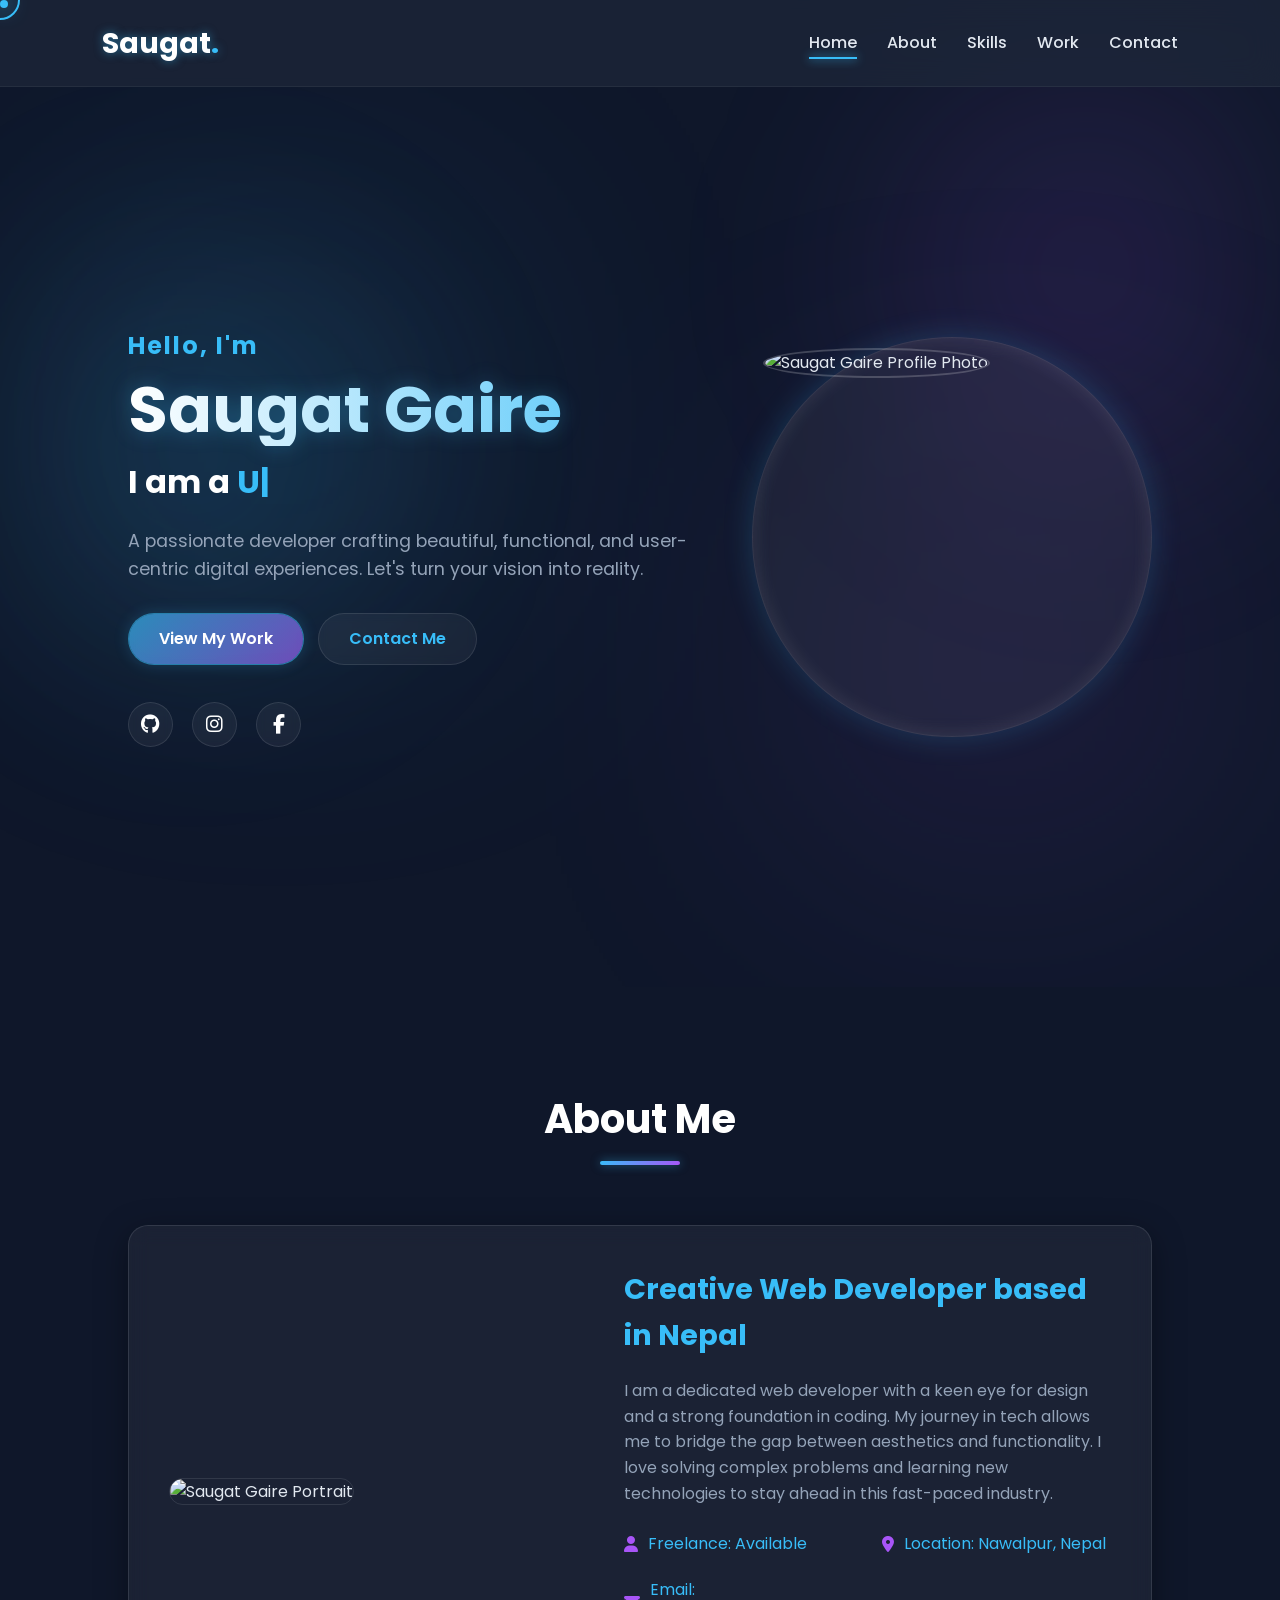
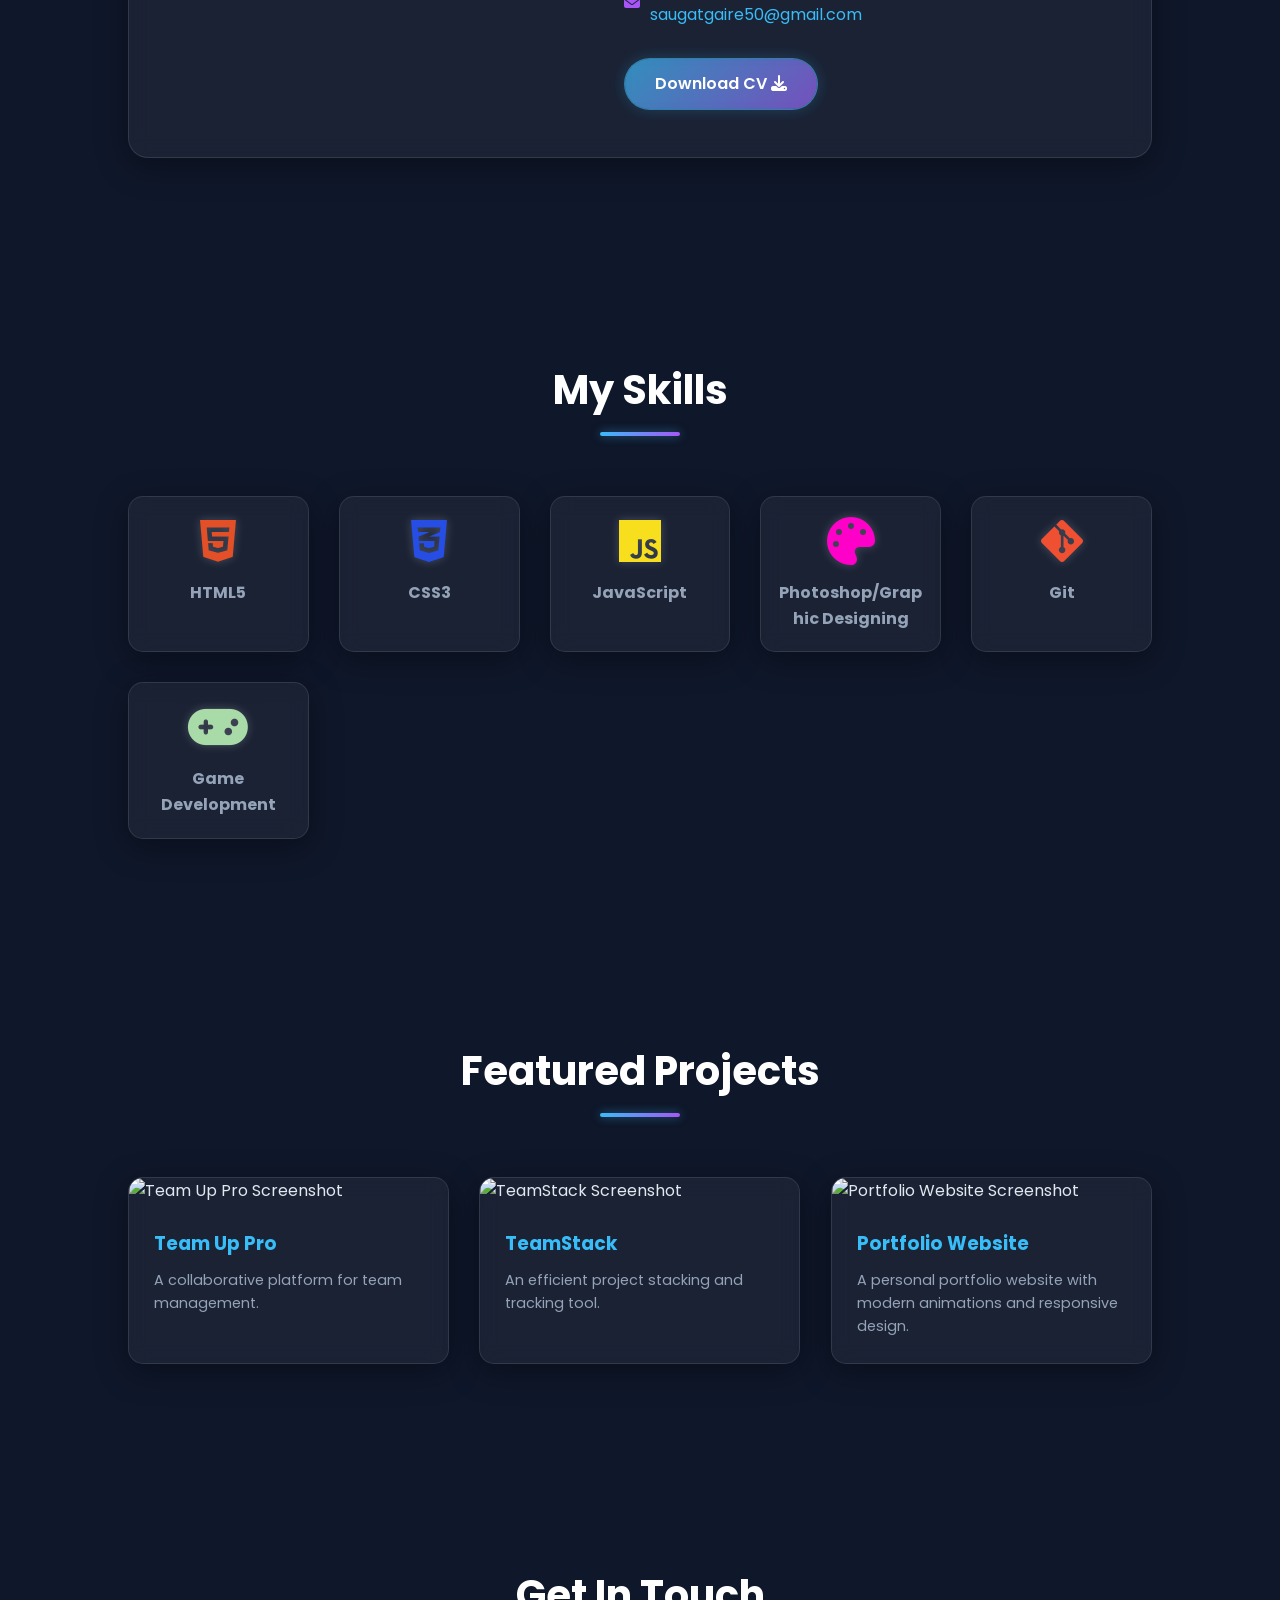
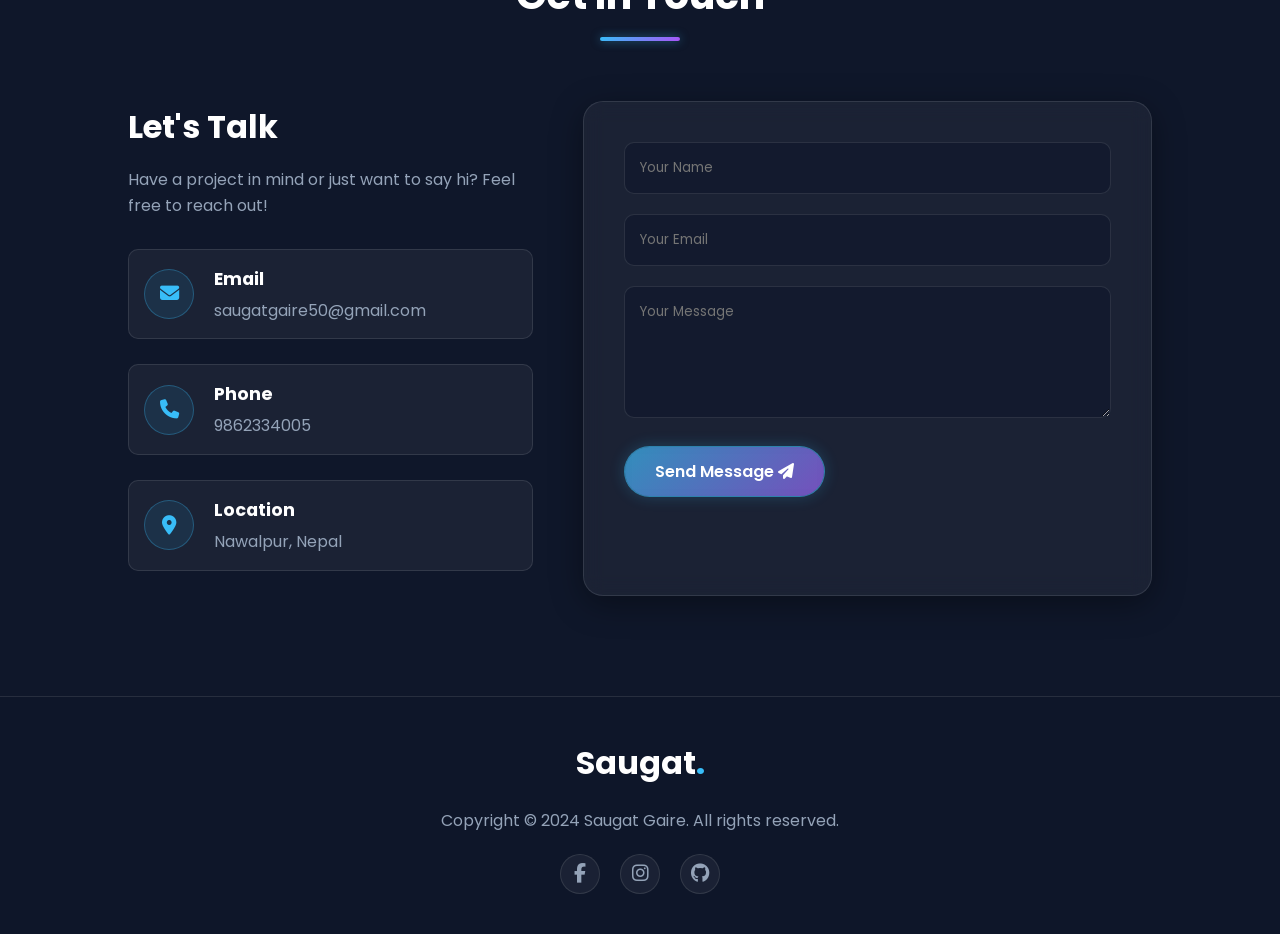
==== commit 57d0a55e: "Update portfolio: skills, projects, location, and animations. Added custom cursor and UX enhancement" ====
--- a/index.html
+++ b/index.html
@@ -29,6 +29,18 @@
 
     <!-- Background Animation -->
     <div class="background-animation"></div>
+
+    <!-- Custom Cursor -->
+    <div class="cursor-dot"></div>
+    <div class="cursor-outline"></div>
+
+    <!-- Scroll Progress Indicator -->
+    <div class="scroll-progress"></div>
+
+    <!-- Scroll to Top Button -->
+    <button class="scroll-top" id="scrollTop">
+        <i class="fas fa-arrow-up"></i>
+    </button>
 
     <!-- Navigation -->
     <nav class="navbar">
@@ -99,7 +111,7 @@
                     </div>
                     <div class="info-item">
                         <i class="fas fa-map-marker-alt"></i>
-                        <span>Location: Nepal</span>
+                        <span>Location: Nawalpur, Nepal</span>
                     </div>
                     <div class="info-item">
                         <i class="fas fa-envelope"></i>
@@ -130,17 +142,19 @@
                 <i class="fab fa-js" style="color: #f7df1e;"></i>
                 <h3>JavaScript</h3>
             </div>
+            <!-- Removed React, added Photoshop/Graphic Designing -->
             <div class="skill-card" data-aos="fade-up" data-aos-delay="300">
-                <i class="fab fa-react" style="color: #61dafb;"></i>
-                <h3>React</h3>
+                <i class="fas fa-palette" style="color: #ff00c8;"></i>
+                <h3>Photoshop/Graphic Designing</h3>
             </div>
             <div class="skill-card" data-aos="fade-up" data-aos-delay="400">
                 <i class="fab fa-git-alt" style="color: #f05032;"></i>
                 <h3>Git</h3>
             </div>
-            <div class="skill-card" data-aos="fade-up" data-aos-delay="500">
-                <i class="fas fa-mobile-alt" style="color: #a8dba8;"></i>
-                <h3>Responsive</h3>
+            <!-- Added Game Development -->
+            <div class="skill-card" data-aos="fade-up" data-aos-delay="600">
+                <i class="fas fa-gamepad" style="color: #a8dba8;"></i>
+                <h3>Game Development</h3>
             </div>
         </div>
     </section>
@@ -152,8 +166,36 @@
             <div class="underline"></div>
         </div>
         <div class="projects-grid">
-            <!-- Project 1 -->
+            <!-- Project 1: Team Up Pro -->
             <div class="project-card" data-aos="flip-left">
+                <div class="project-img">
+                    <img src="images/bg8.jpg" alt="Team Up Pro Screenshot">
+                    <div class="overlay">
+                        <a href="https://team-up-pro.onrender.com" target="_blank" class="btn-icon"><i
+                                class="fas fa-link"></i></a>
+                    </div>
+                </div>
+                <div class="project-info">
+                    <h3>Team Up Pro</h3>
+                    <p>A collaborative platform for team management.</p>
+                </div>
+            </div>
+            <!-- Project 2: TeamStack -->
+            <div class="project-card" data-aos="flip-left" data-aos-delay="100">
+                <div class="project-img">
+                    <img src="images/bg9.jpg" alt="TeamStack Screenshot">
+                    <div class="overlay">
+                        <a href="https://teamstack.onrender.com" target="_blank" class="btn-icon"><i
+                                class="fas fa-link"></i></a>
+                    </div>
+                </div>
+                <div class="project-info">
+                    <h3>TeamStack</h3>
+                    <p>An efficient project stacking and tracking tool.</p>
+                </div>
+            </div>
+            <!-- Project 3: Portfolio (Previous) -->
+            <div class="project-card" data-aos="flip-left" data-aos-delay="200">
                 <div class="project-img">
                     <img src="images/bg2.jpg" alt="Portfolio Website Screenshot">
                     <div class="overlay">
@@ -166,34 +208,8 @@
                     <p>A personal portfolio website with modern animations and responsive design.</p>
                 </div>
             </div>
-            <!-- Project 2 -->
-            <div class="project-card" data-aos="flip-left" data-aos-delay="100">
-                <div class="project-img">
-                    <img src="images/bg4.jpg" alt="E-Commerce UI Screenshot">
-                    <div class="overlay">
-                        <a href="#" class="btn-icon"><i class="fas fa-link"></i></a>
-                        <a href="#" class="btn-icon"><i class="fab fa-github"></i></a>
-                    </div>
-                </div>
-                <div class="project-info">
-                    <h3>E-Commerce UI</h3>
-                    <p>A sleek and user-friendly interface for an online store.</p>
-                </div>
-            </div>
-            <!-- Project 3 -->
-            <div class="project-card" data-aos="flip-left" data-aos-delay="200">
-                <div class="project-img">
-                    <img src="images/bg7.jpg" alt="Weather App Screenshot">
-                    <div class="overlay">
-                        <a href="#" class="btn-icon"><i class="fas fa-link"></i></a>
-                        <a href="#" class="btn-icon"><i class="fab fa-github"></i></a>
-                    </div>
-                </div>
-                <div class="project-info">
-                    <h3>Weather App</h3>
-                    <p>Real-time weather application using OpenWeatherMap API.</p>
-                </div>
-            </div>
+
+
         </div>
     </section>
 
@@ -225,7 +241,7 @@
                     <div class="icon"><i class="fas fa-map-marker-alt"></i></div>
                     <div class="text">
                         <h4>Location</h4>
-                        <p>Kathmandu, Nepal</p>
+                        <p>Nawalpur, Nepal</p>
                     </div>
                 </div>
             </div>
--- a/homepage.css
+++ b/homepage.css
@@ -296,6 +296,7 @@
     margin-bottom: 10px;
     background: linear-gradient(to right, #fff, var(--primary-color));
     -webkit-background-clip: text;
+    background-clip: text;
     -webkit-text-fill-color: transparent;
     filter: drop-shadow(0 0 10px rgba(56, 189, 248, 0.3));
 }
@@ -335,8 +336,8 @@
 .social-icons a:hover {
     background: var(--primary-color);
     border-color: var(--primary-color);
-    transform: translateY(-5px) rotate(360deg);
-    box-shadow: 0 0 20px rgba(56, 189, 248, 0.4);
+    transform: translateY(-5px) scale(1.1);
+    box-shadow: 0 0 20px rgba(56, 189, 248, 0.6);
 }
 
 .hero-image .img-container {
@@ -459,7 +460,7 @@
 /* Skills Section */
 .skills-container {
     display: grid;
-    grid-template-columns: repeat(auto-fit, minmax(150px, 1fr));
+    grid-template-columns: repeat(auto-fit, minmax(180px, 1fr));
     gap: 30px;
 }
 
@@ -468,7 +469,7 @@
     /* Glass */
     backdrop-filter: blur(10px);
     -webkit-backdrop-filter: blur(10px);
-    padding: 30px;
+    padding: 20px 15px;
     border-radius: 15px;
     text-align: center;
     border: 1px solid var(--glass-border);
@@ -508,8 +509,9 @@
 }
 
 .skill-card h3 {
-    font-size: 1.1rem;
+    font-size: 1rem;
     color: var(--text-muted);
+    word-wrap: break-word;
 }
 
 /* Projects Section */
@@ -744,7 +746,73 @@
     color: white;
     background: var(--primary-color);
     border-color: var(--primary-color);
-    transform: translateY(-3px);
+    transform: translateY(-3px) scale(1.1);
+    box-shadow: 0 0 15px rgba(56, 189, 248, 0.6);
+}
+
+/* Scroll Progress Indicator */
+.scroll-progress {
+    position: fixed;
+    top: 0;
+    left: 0;
+    width: 0%;
+    height: 3px;
+    background: linear-gradient(to right, var(--primary-color), var(--secondary-color));
+    z-index: 10001;
+    transition: width 0.1s ease;
+    box-shadow: 0 0 10px var(--primary-color);
+}
+
+/* Scroll to Top Button */
+.scroll-top {
+    position: fixed;
+    bottom: 30px;
+    right: 30px;
+    width: 50px;
+    height: 50px;
+    background: rgba(56, 189, 248, 0.2);
+    border: 2px solid var(--primary-color);
+    border-radius: 50%;
+    color: white;
+    font-size: 1.2rem;
+    cursor: pointer;
+    z-index: 1000;
+    opacity: 0;
+    visibility: hidden;
+    transition: all 0.3s ease;
+    backdrop-filter: blur(10px);
+    box-shadow: 0 0 20px rgba(56, 189, 248, 0.3);
+}
+
+.scroll-top.active {
+    opacity: 1;
+    visibility: visible;
+}
+
+.scroll-top:hover {
+    background: var(--primary-color);
+    transform: translateY(-5px);
+    box-shadow: 0 0 30px rgba(56, 189, 248, 0.6);
+}
+
+/* Typing Cursor */
+.typing-text::after {
+    content: '|';
+    animation: blink 1s infinite;
+    color: var(--primary-color);
+}
+
+@keyframes blink {
+
+    0%,
+    50% {
+        opacity: 1;
+    }
+
+    51%,
+    100% {
+        opacity: 0;
+    }
 }
 
 /* Responsive Design */
@@ -849,4 +917,71 @@
     .info-grid {
         grid-template-columns: 1fr;
     }
+}
+
+/* Custom Cursor */
+body {
+    cursor: none;
+}
+
+body * {
+    cursor: none !important;
+}
+
+.cursor-dot {
+    width: 8px;
+    height: 8px;
+    background: var(--primary-color);
+    border-radius: 50%;
+    position: fixed;
+    top: 0;
+    left: 0;
+    pointer-events: none;
+    z-index: 10000;
+    transition: transform 0.15s ease, opacity 0.3s ease;
+    box-shadow: 0 0 20px var(--primary-color);
+    opacity: 1;
+}
+
+.cursor-outline {
+    width: 40px;
+    height: 40px;
+    border: 2px solid var(--primary-color);
+    border-radius: 50%;
+    position: fixed;
+    top: 0;
+    left: 0;
+    pointer-events: none;
+    z-index: 9999;
+    transition: transform 0.2s ease, width 0.3s ease, height 0.3s ease, opacity 0.3s ease;
+    background: rgba(56, 189, 248, 0.05);
+    backdrop-filter: blur(5px);
+    opacity: 1;
+}
+
+/* Cursor hover effect */
+.cursor-dot.hover {
+    transform: scale(1.5);
+    background: var(--secondary-color);
+    box-shadow: 0 0 30px var(--secondary-color);
+}
+
+.cursor-outline.hover {
+    width: 60px;
+    height: 60px;
+    border-color: var(--secondary-color);
+    background: rgba(168, 85, 247, 0.1);
+}
+
+/* Hide custom cursor on mobile */
+@media (max-width: 768px) {
+
+    .cursor-dot,
+    .cursor-outline {
+        display: none;
+    }
+
+    * {
+        cursor: auto !important;
+    }
 }
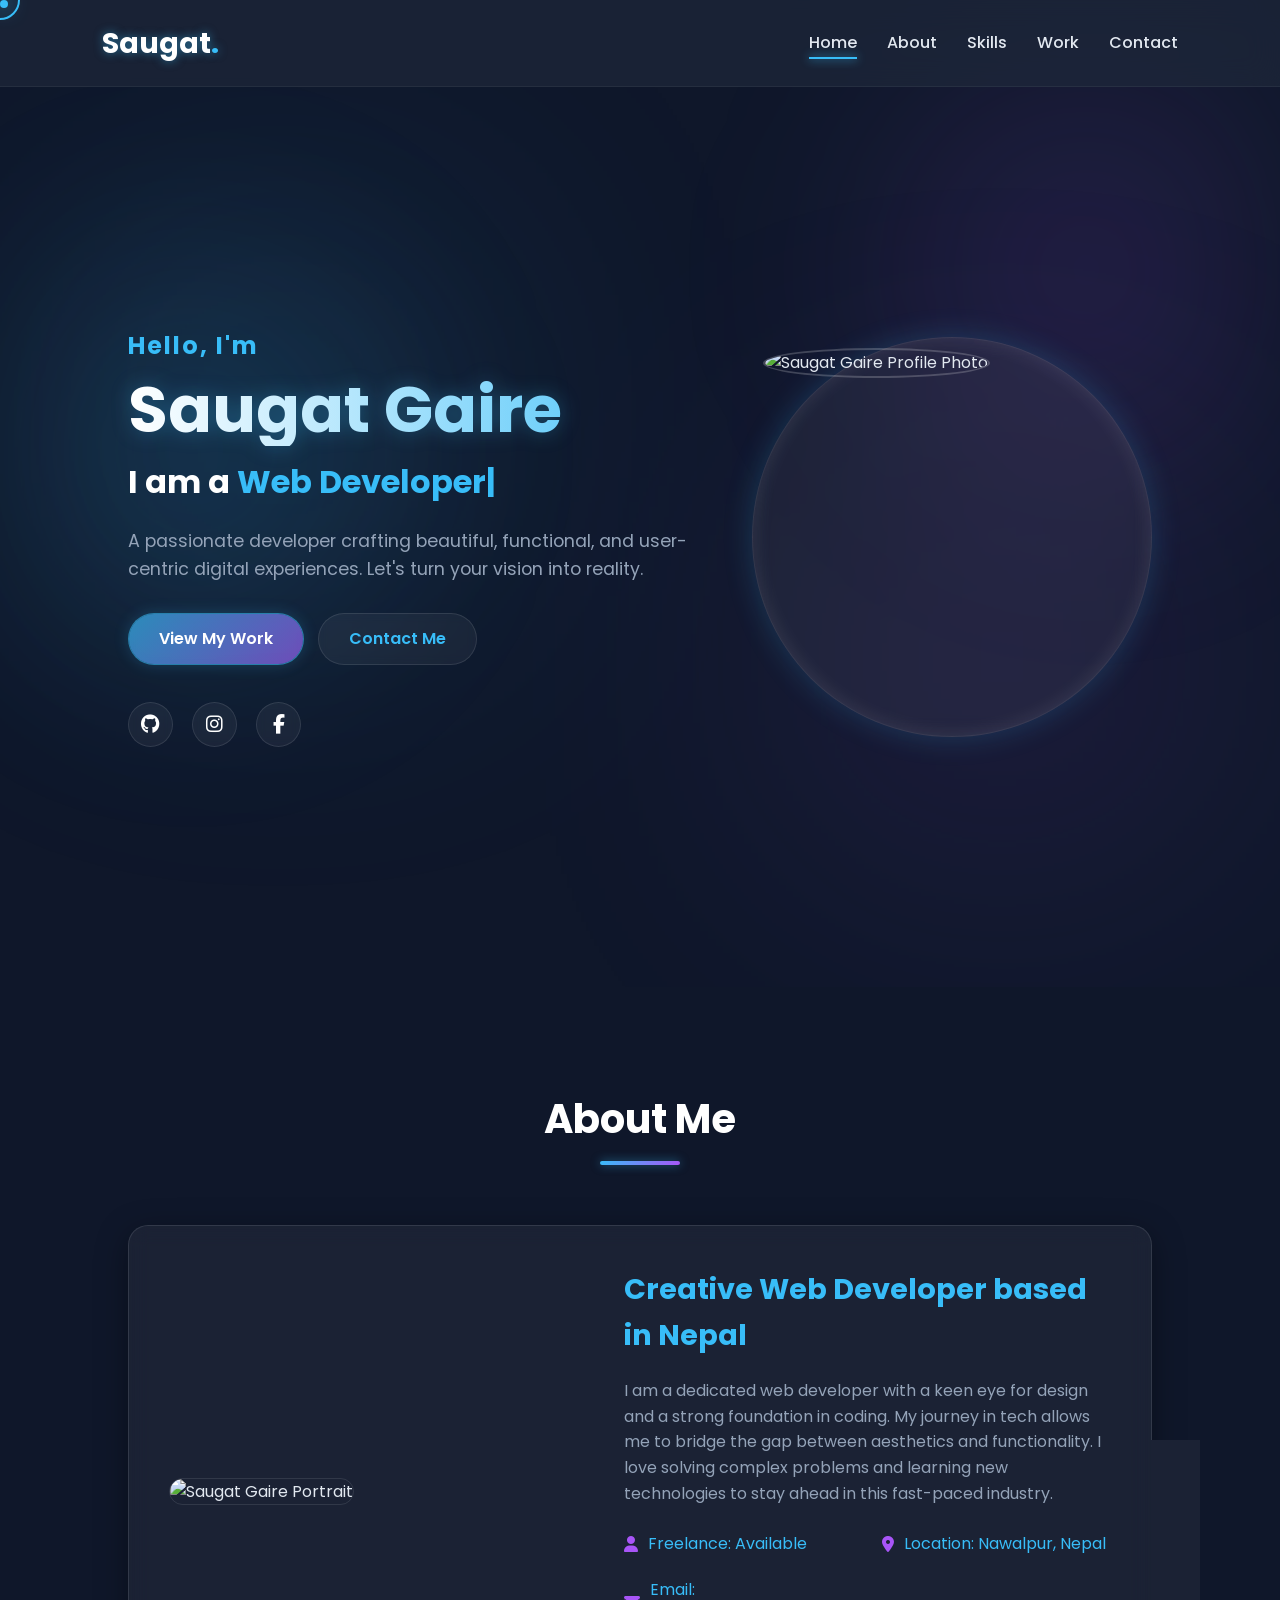
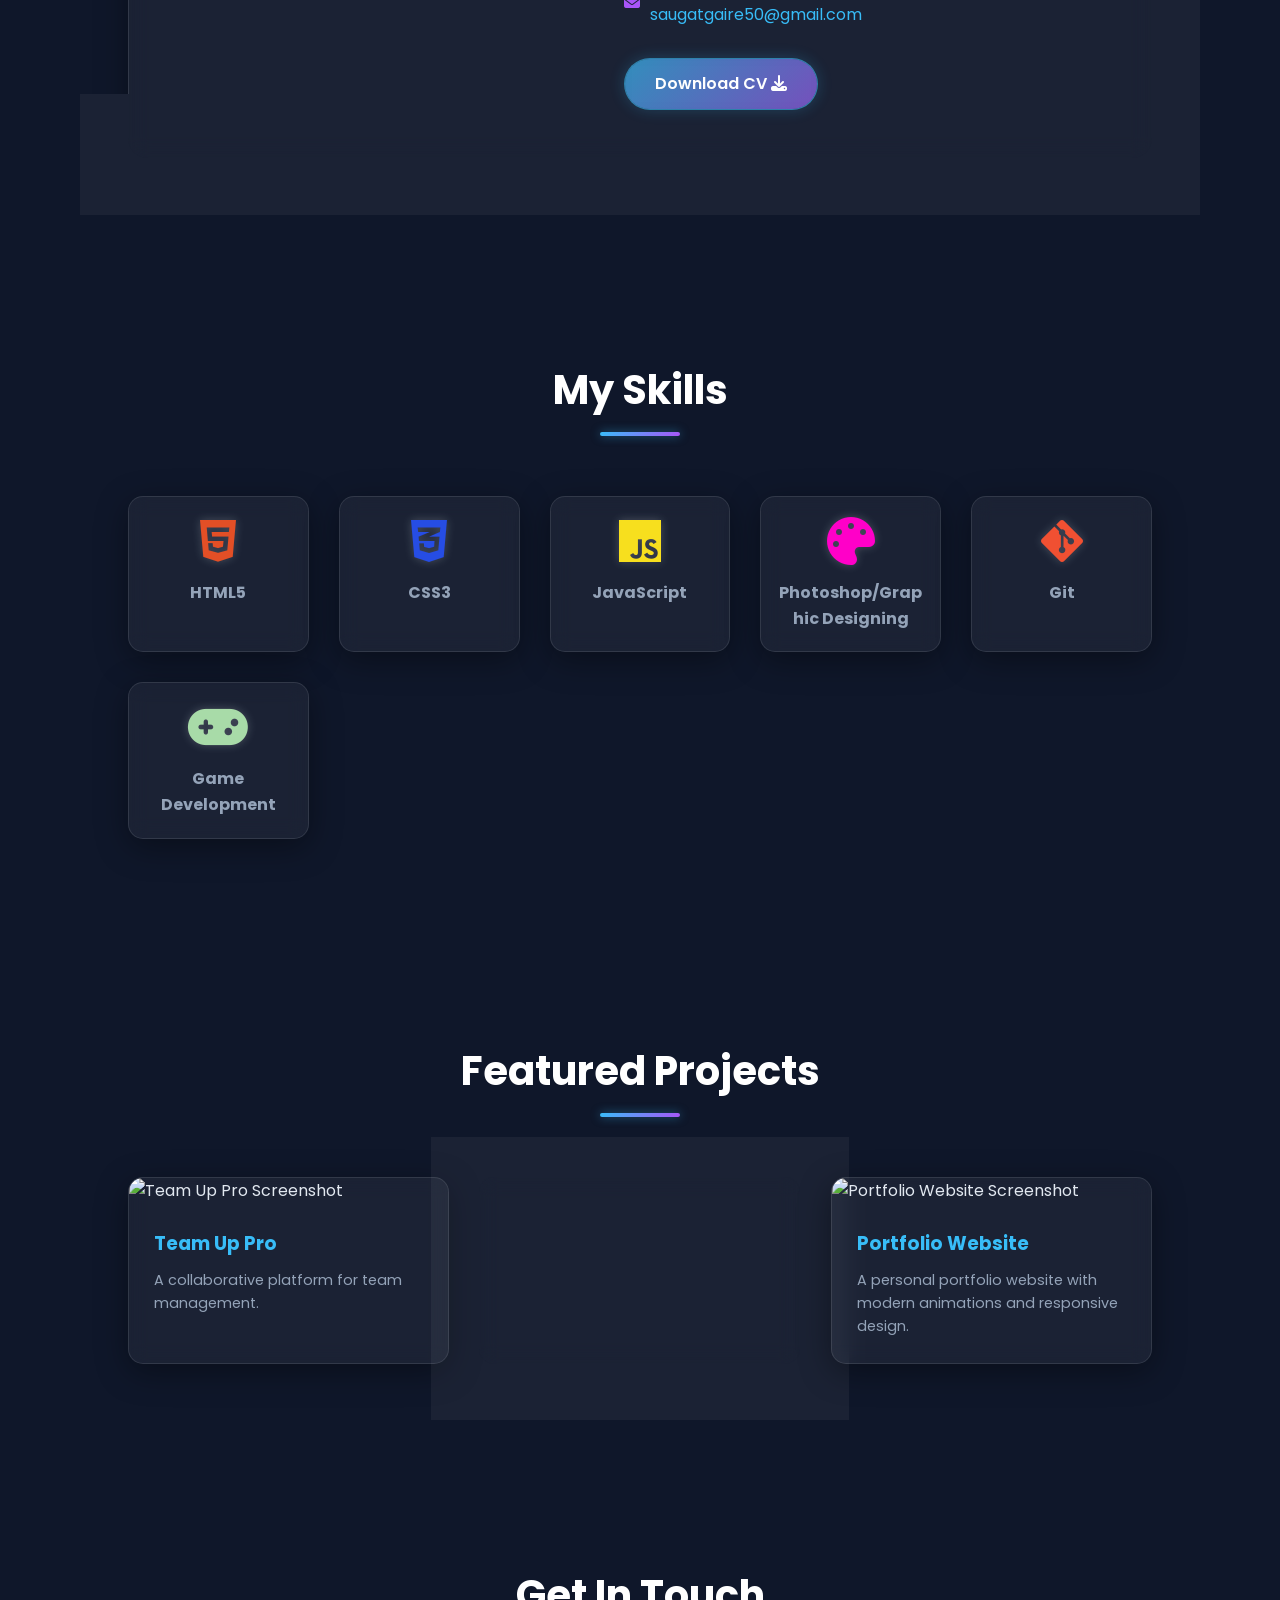
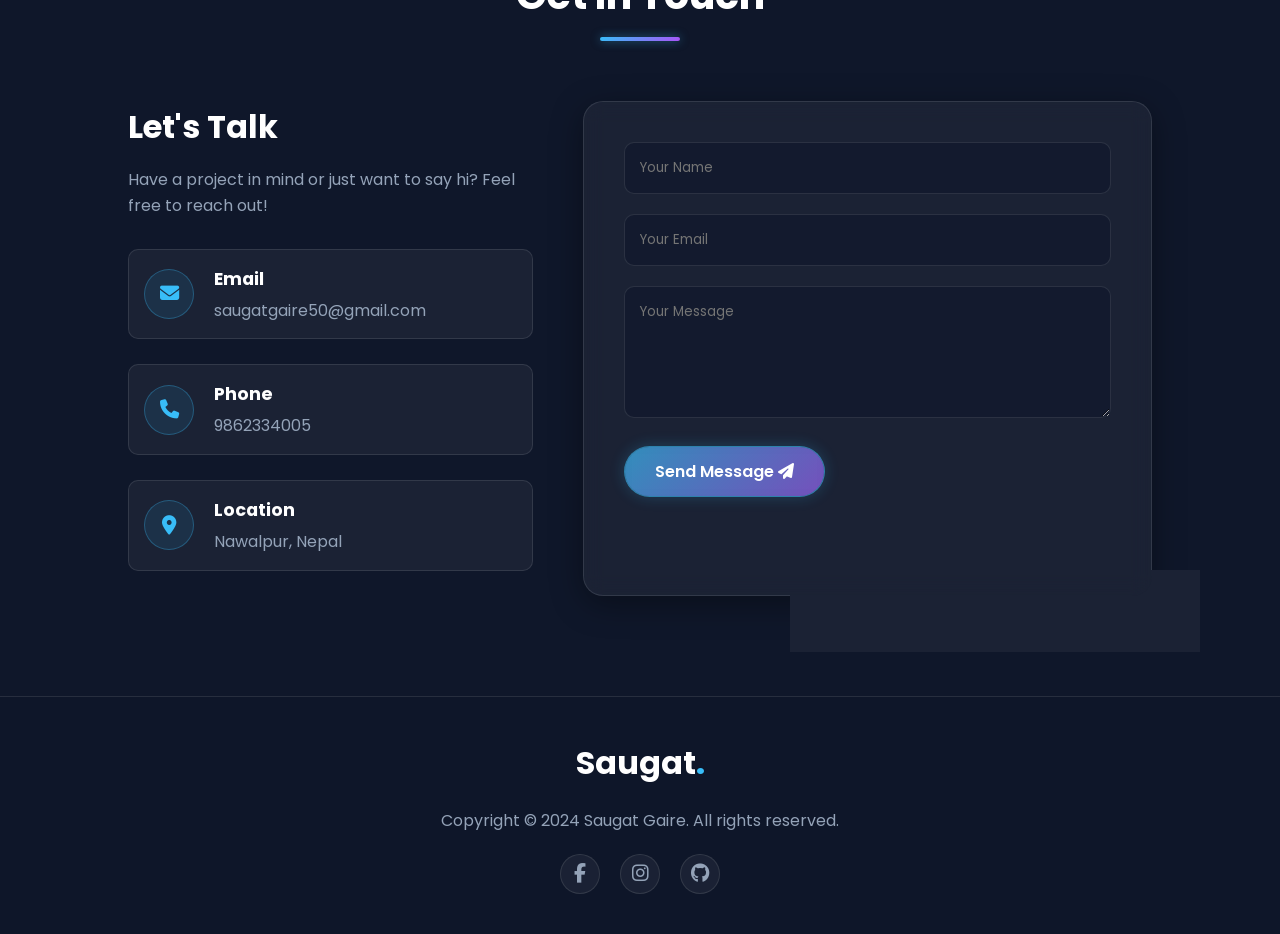
==== commit ed0ab105: "Add cache busting to CSS and JS files" ====
--- a/index.html
+++ b/index.html
@@ -22,7 +22,7 @@
     <link href="https://unpkg.com/aos@2.3.1/dist/aos.css" rel="stylesheet">
 
     <!-- Custom CSS -->
-    <link rel="stylesheet" href="homepage.css">
+    <link rel="stylesheet" href="homepage.css?v=2.0">
 </head>
 
 <body>
@@ -276,7 +276,7 @@
     <!-- Scripts -->
     <script src="https://unpkg.com/aos@2.3.1/dist/aos.js"></script>
     <script src="https://cdnjs.cloudflare.com/ajax/libs/gsap/3.12.2/gsap.min.js"></script>
-    <script src="script.js"></script>
+    <script src="script.js?v=2.0"></script>
 </body>
 
 </html>
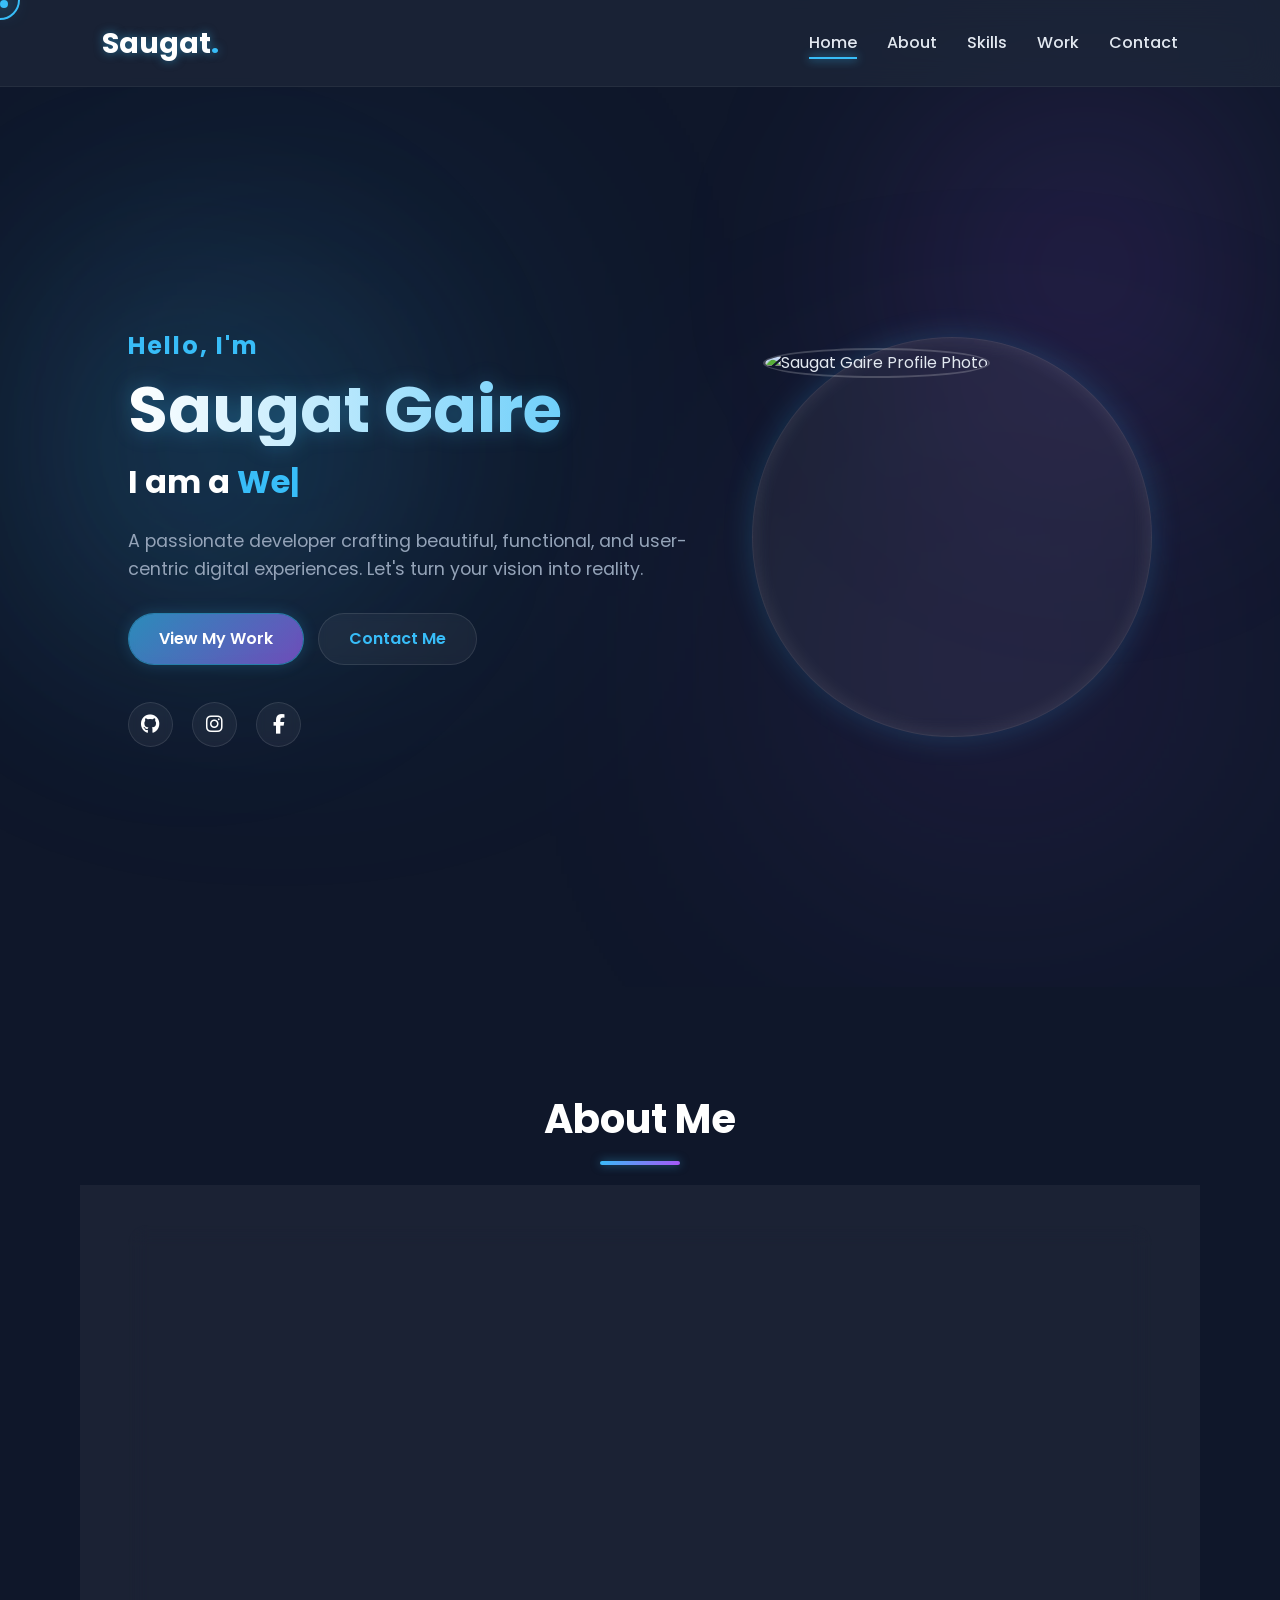
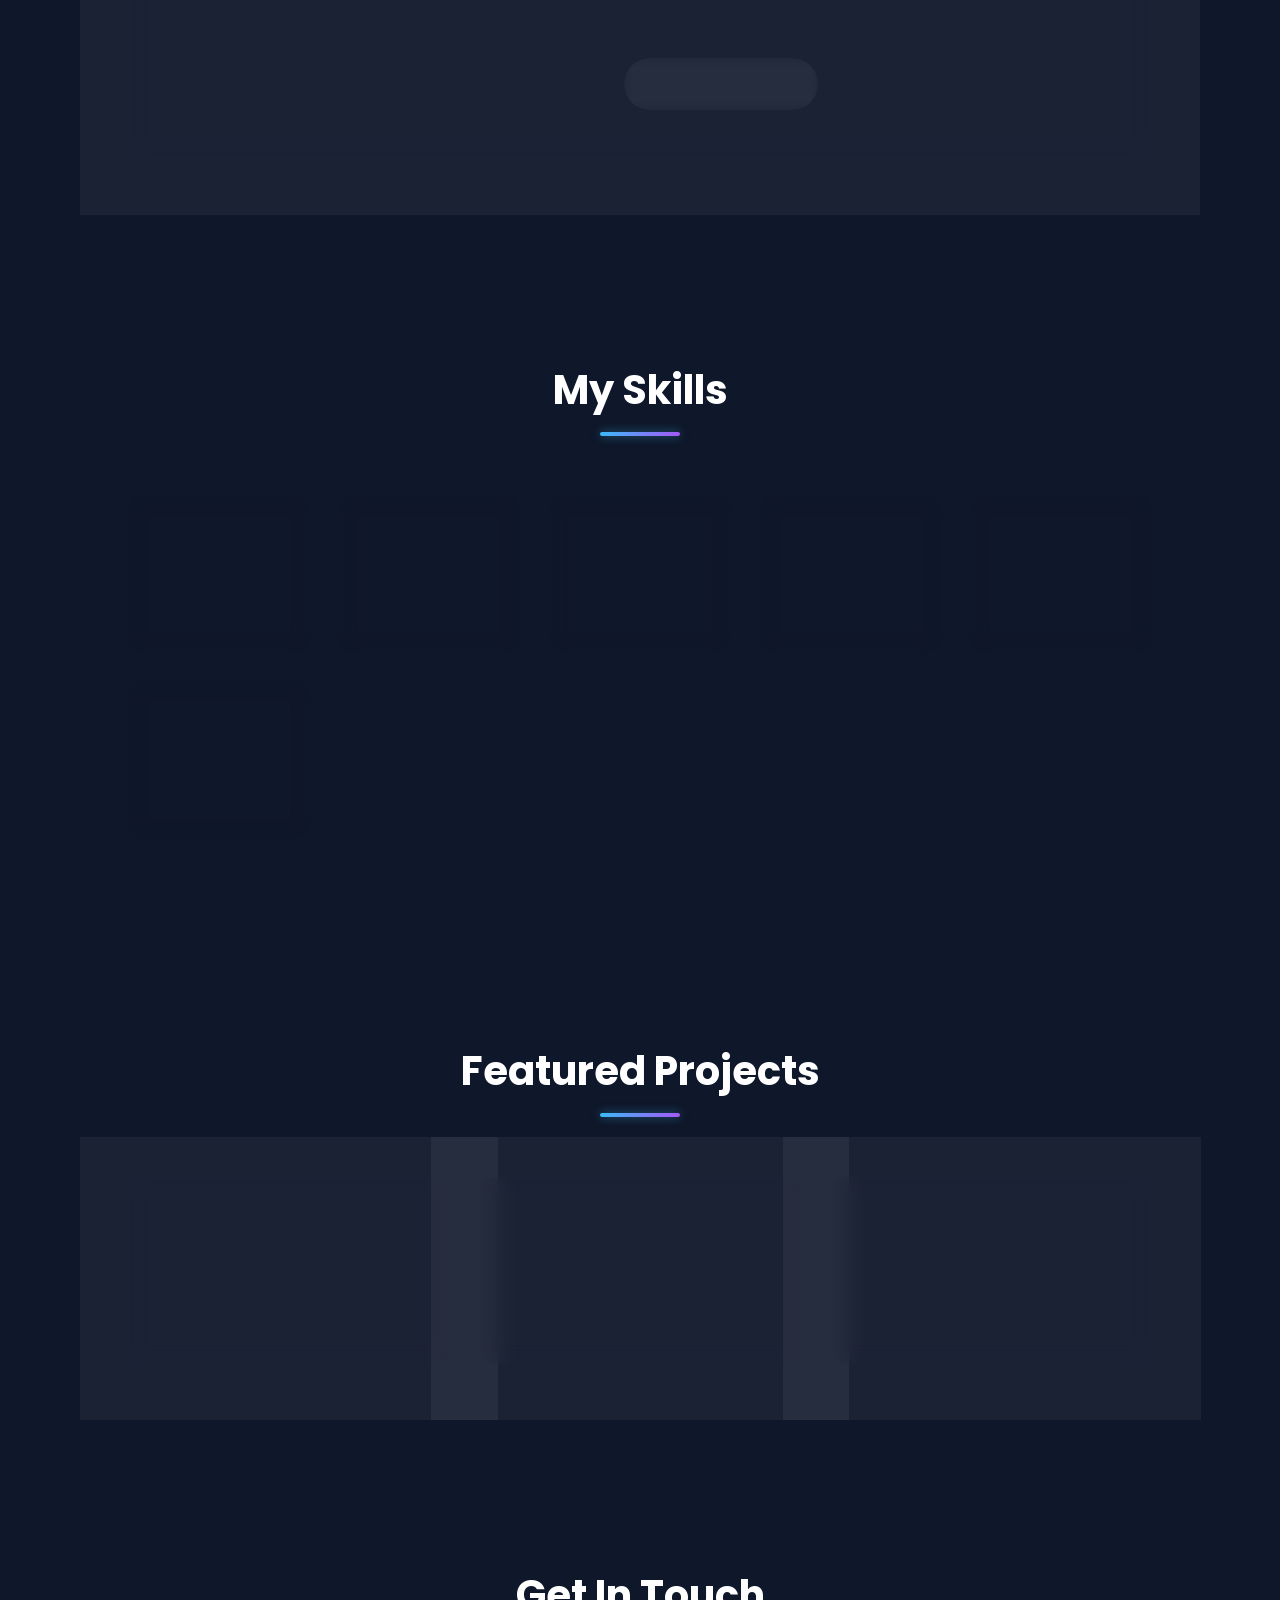
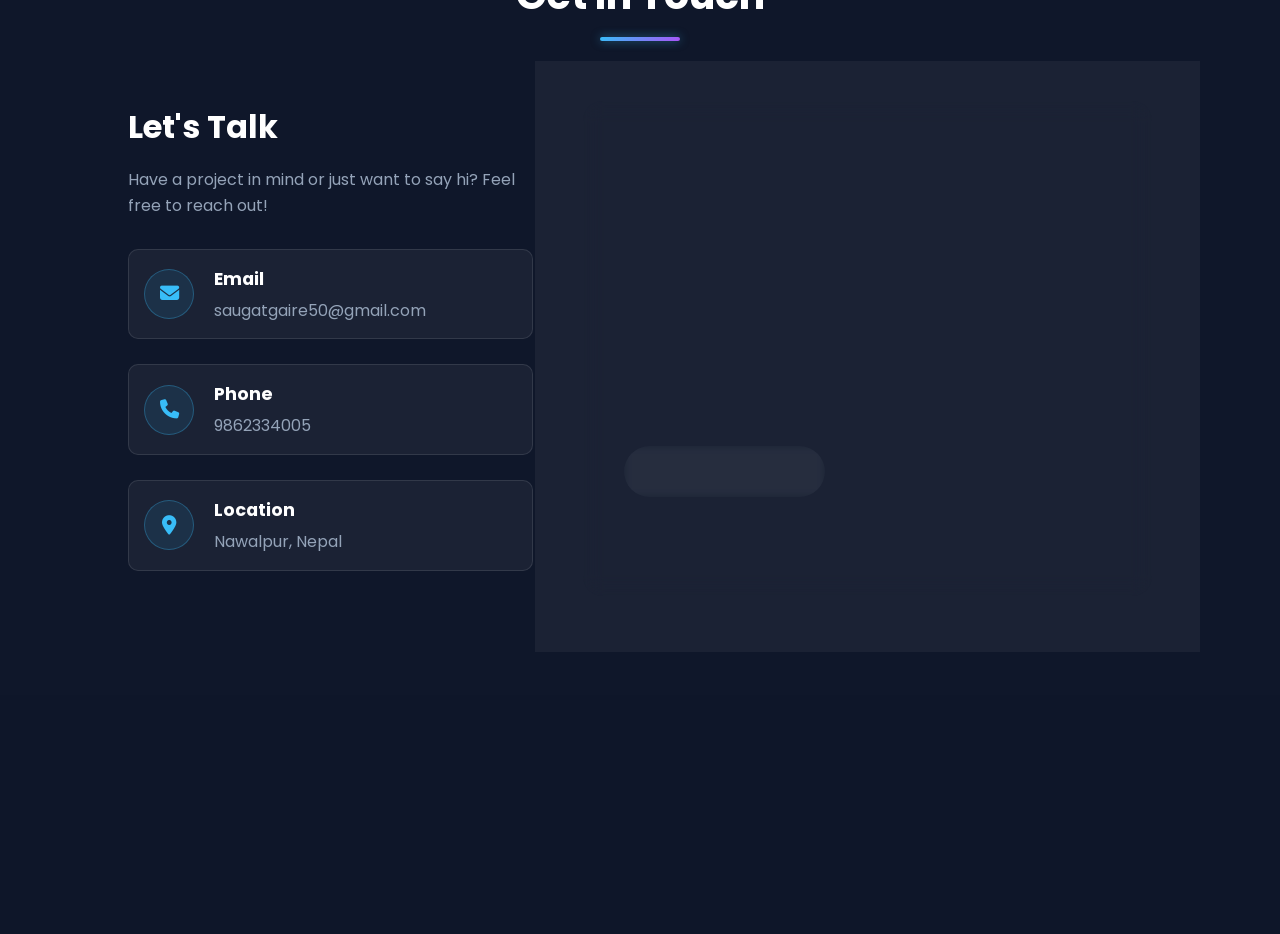
==== commit cec5f77f: "Add CV PDF and link to download button" ====
--- a/index.html
+++ b/index.html
@@ -118,7 +118,8 @@
                         <span>Email: saugatgaire50@gmail.com</span>
                     </div>
                 </div>
-                <a href="#" class="btn primary" id="dwn-cv">Download CV <i class="fas fa-download"></i></a>
+                <a href="Portfolio%20Cv%20%E2%80%93%20Web%20Version.pdf" download="Saugat_Gaire_CV.pdf"
+                    class="btn primary" id="dwn-cv">Download CV <i class="fas fa-download"></i></a>
             </div>
         </div>
     </section>
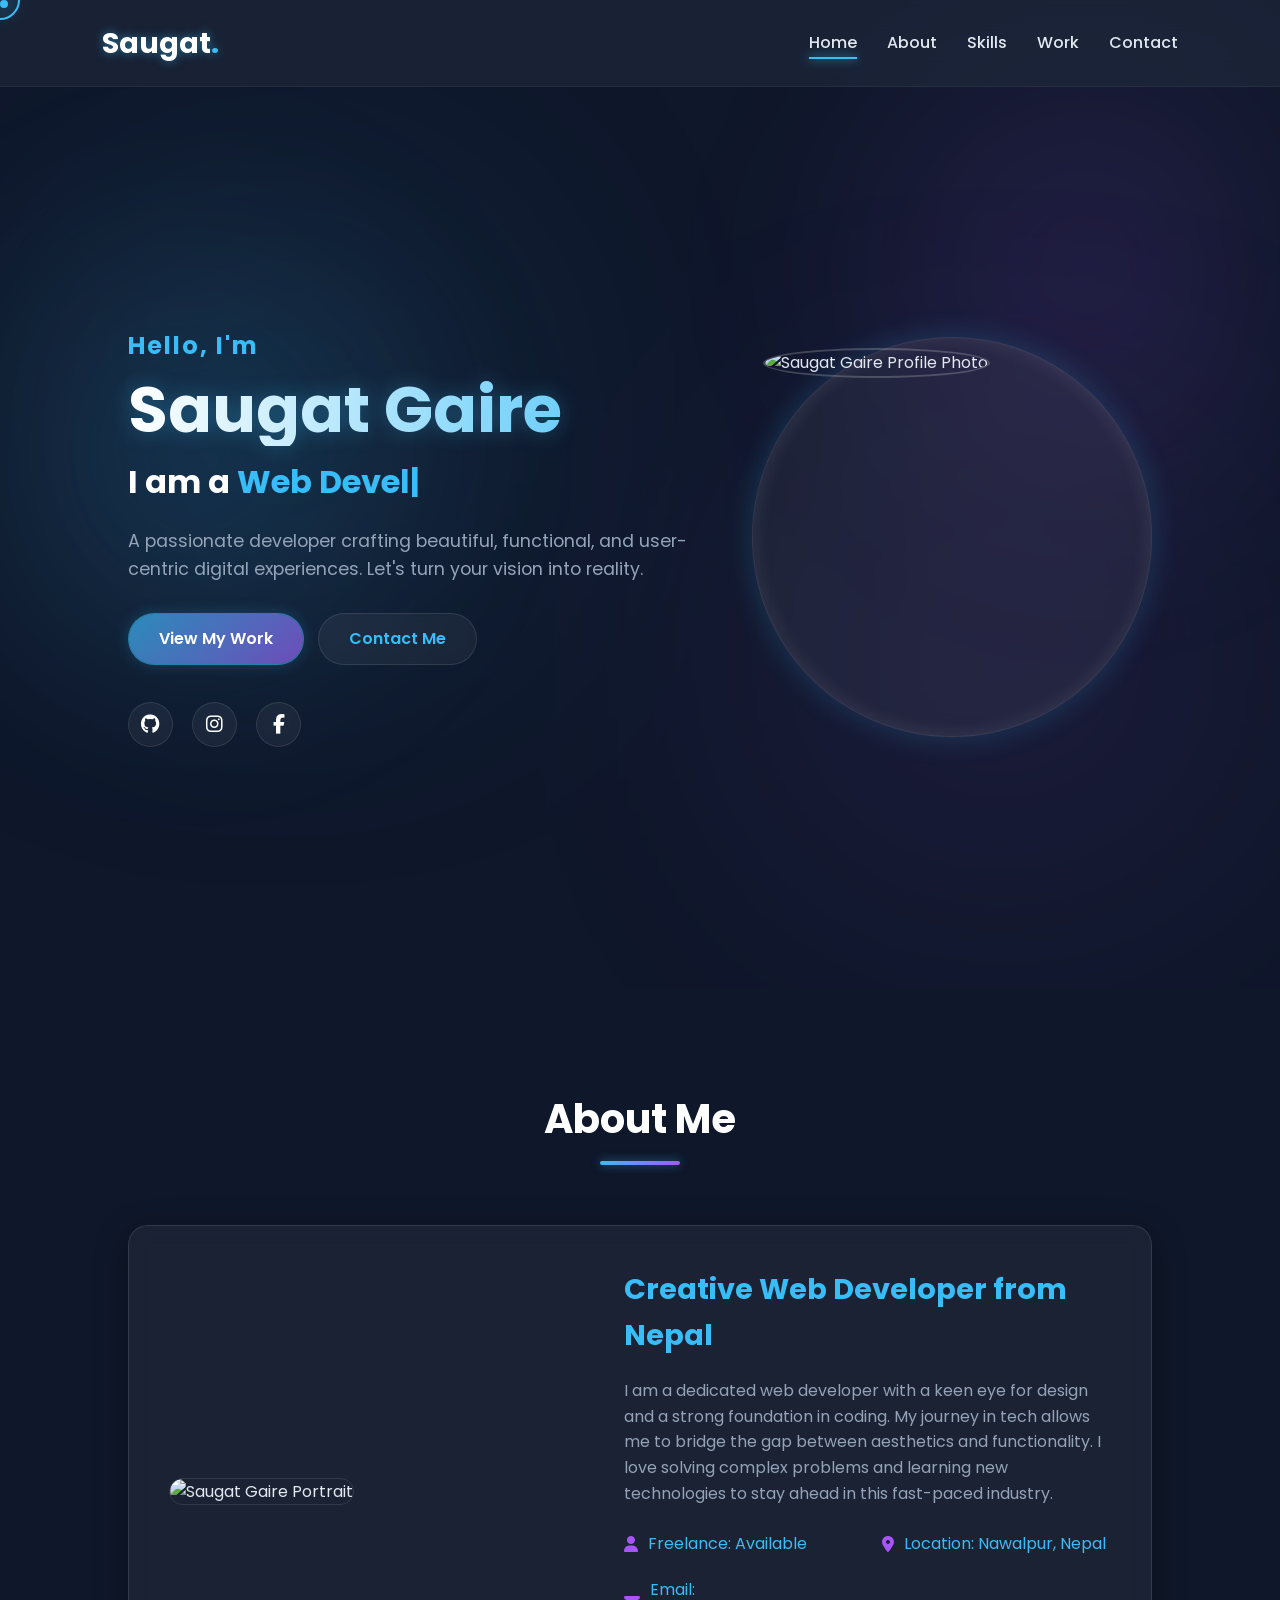
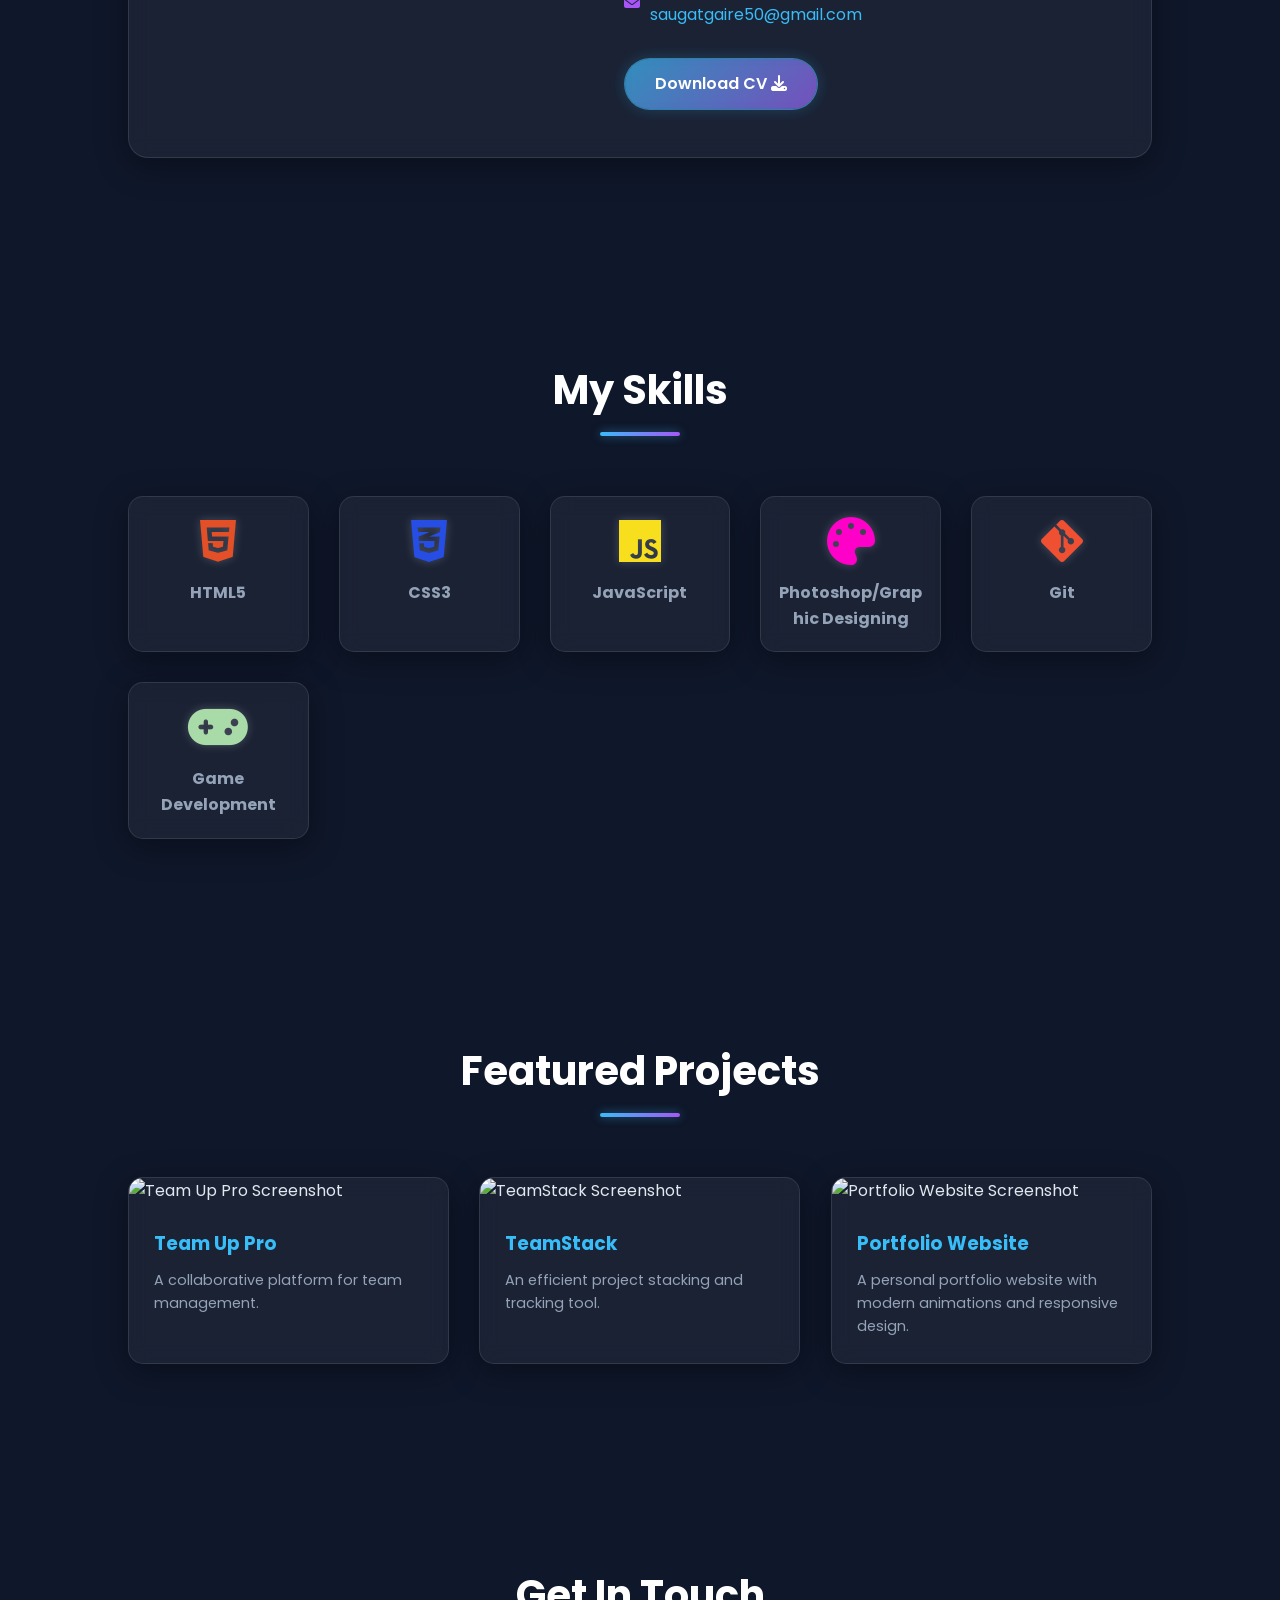
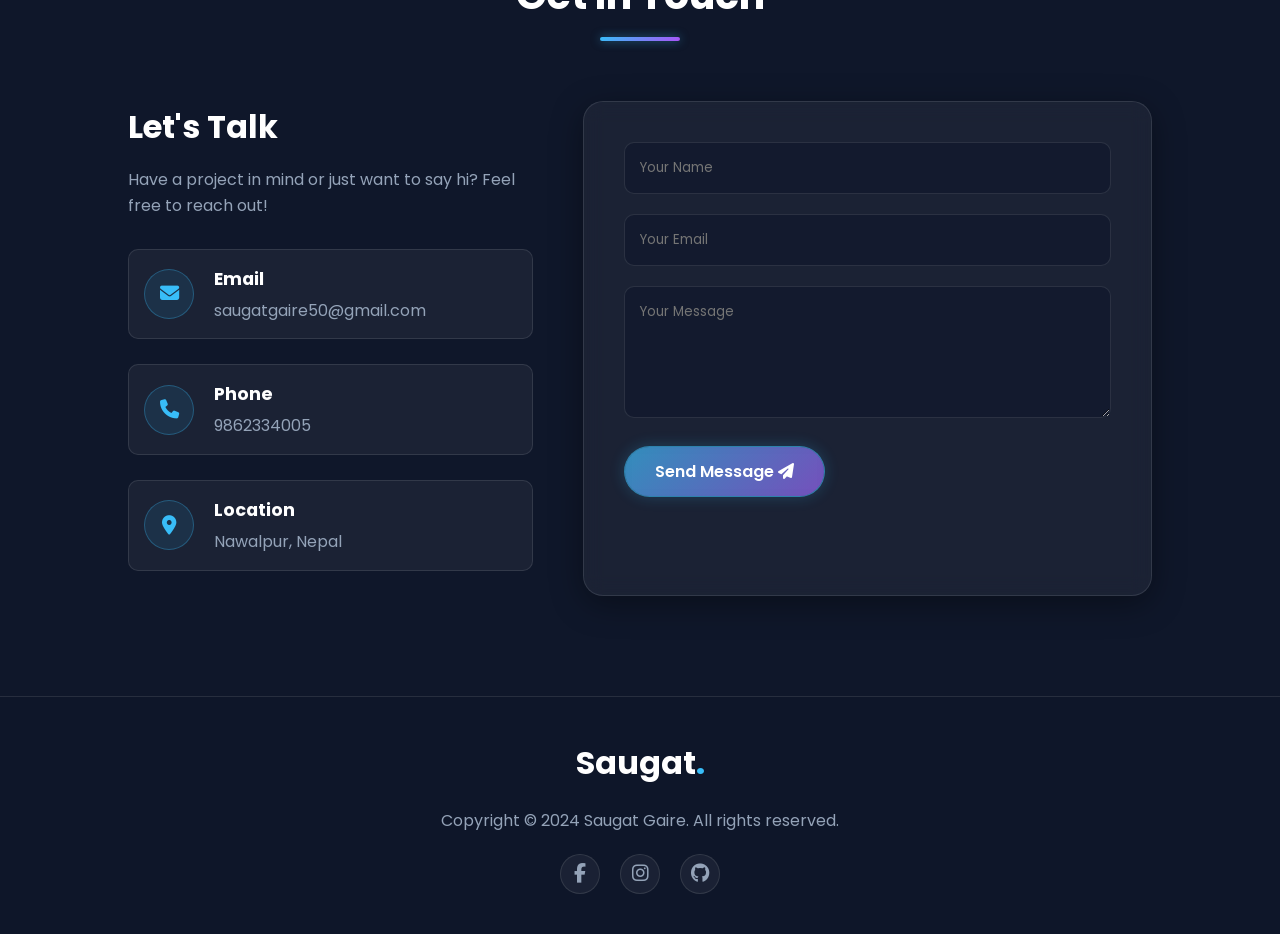
==== commit 7b2f9816: "image change" ====
--- a/index.html
+++ b/index.html
@@ -81,7 +81,7 @@
         </div>
         <div class="hero-image" data-aos="fade-left" data-aos-duration="1000">
             <div class="img-container">
-                <img src="images/profile1.jpg" alt="Saugat Gaire Profile Photo">
+                <img src="images/profile.jpg" alt="Saugat Gaire Profile Photo">
             </div>
         </div>
     </section>
@@ -97,7 +97,7 @@
                 <img src="images/profile1.jpg" alt="Saugat Gaire Portrait">
             </div>
             <div class="about-text" data-aos="fade-left">
-                <h3>Creative Web Developer based in Nepal</h3>
+                <h3>Creative Web Developer from Nepal</h3>
                 <p>
                     I am a dedicated web developer with a keen eye for design and a strong foundation in coding.
                     My journey in tech allows me to bridge the gap between aesthetics and functionality.
